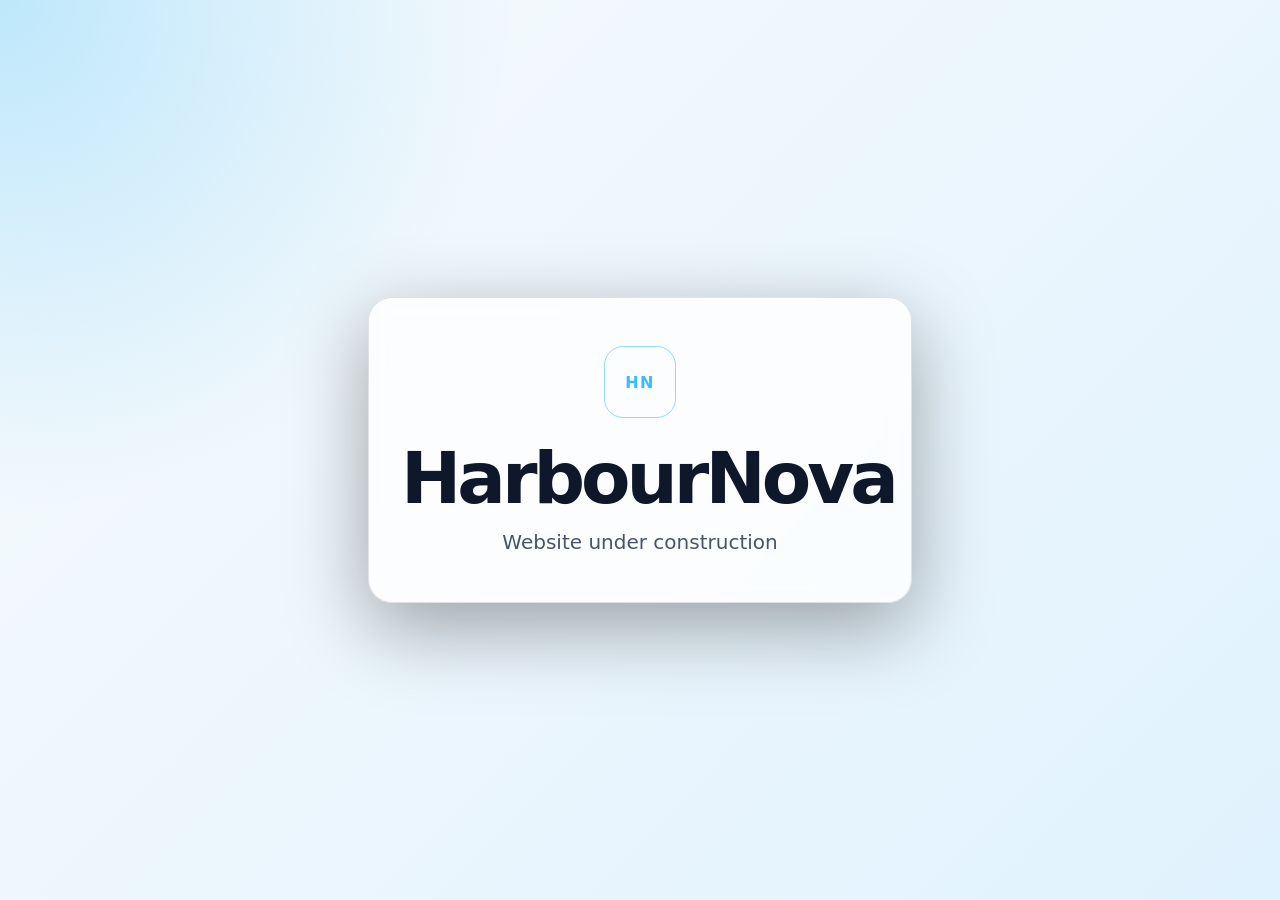
==== index.html @ 4cd2da1e "Update" ====
<!doctype html>
<html lang="en">
<head>
  <meta charset="utf-8">
  <meta name="viewport" content="width=device-width, initial-scale=1">
  <meta name="robots" content="noindex, nofollow">
  <title>HarbourNova</title>
  <link rel="icon" href="assets/favicon.svg" type="image/svg+xml">
  <link rel="stylesheet" href="assets/site.css">
</head>
<body>
  <main class="page-shell" aria-labelledby="site-title">
    <section class="card">
      <div class="mark" aria-hidden="true">HN</div>
      <h1 id="site-title">HarbourNova</h1>
      <p class="status">Website under construction</p>
    </section>
  </main>
</body>
</html>
---- assets/site.css ----
:root {
  color-scheme: light dark;
  --bg: #0f172a;
  --card: rgba(15, 23, 42, 0.72);
  --text: #f8fafc;
  --muted: #cbd5e1;
  --border: rgba(148, 163, 184, 0.35);
  --accent: #38bdf8;
}

* {
  box-sizing: border-box;
}

html,
body {
  margin: 0;
  min-height: 100%;
}

body {
  font-family: system-ui, -apple-system, BlinkMacSystemFont, "Segoe UI", sans-serif;
  background:
    radial-gradient(circle at top left, rgba(56, 189, 248, 0.25), transparent 32rem),
    linear-gradient(135deg, #020617, var(--bg));
  color: var(--text);
}

.page-shell {
  min-height: 100vh;
  display: grid;
  place-items: center;
  padding: 2rem;
}

.card {
  width: min(100%, 34rem);
  padding: 3rem 2rem;
  text-align: center;
  border: 1px solid var(--border);
  border-radius: 1.5rem;
  background: var(--card);
  box-shadow: 0 1.5rem 5rem rgba(0, 0, 0, 0.35);
  backdrop-filter: blur(10px);
}

.mark {
  display: inline-grid;
  place-items: center;
  width: 4.5rem;
  height: 4.5rem;
  margin-bottom: 1.5rem;
  border: 1px solid rgba(56, 189, 248, 0.55);
  border-radius: 1.2rem;
  color: var(--accent);
  font-weight: 800;
  letter-spacing: 0.08em;
}

h1 {
  margin: 0;
  font-size: clamp(2.4rem, 8vw, 4.5rem);
  line-height: 1;
  letter-spacing: -0.055em;
}

.status {
  margin: 1rem 0 0;
  color: var(--muted);
  font-size: clamp(1rem, 2vw, 1.25rem);
}

@media (prefers-color-scheme: light) {
  :root {
    --bg: #e0f2fe;
    --card: rgba(255, 255, 255, 0.78);
    --text: #0f172a;
    --muted: #475569;
    --border: rgba(15, 23, 42, 0.12);
  }

  body {
    background:
      radial-gradient(circle at top left, rgba(56, 189, 248, 0.3), transparent 32rem),
      linear-gradient(135deg, #f8fafc, var(--bg));
  }
}
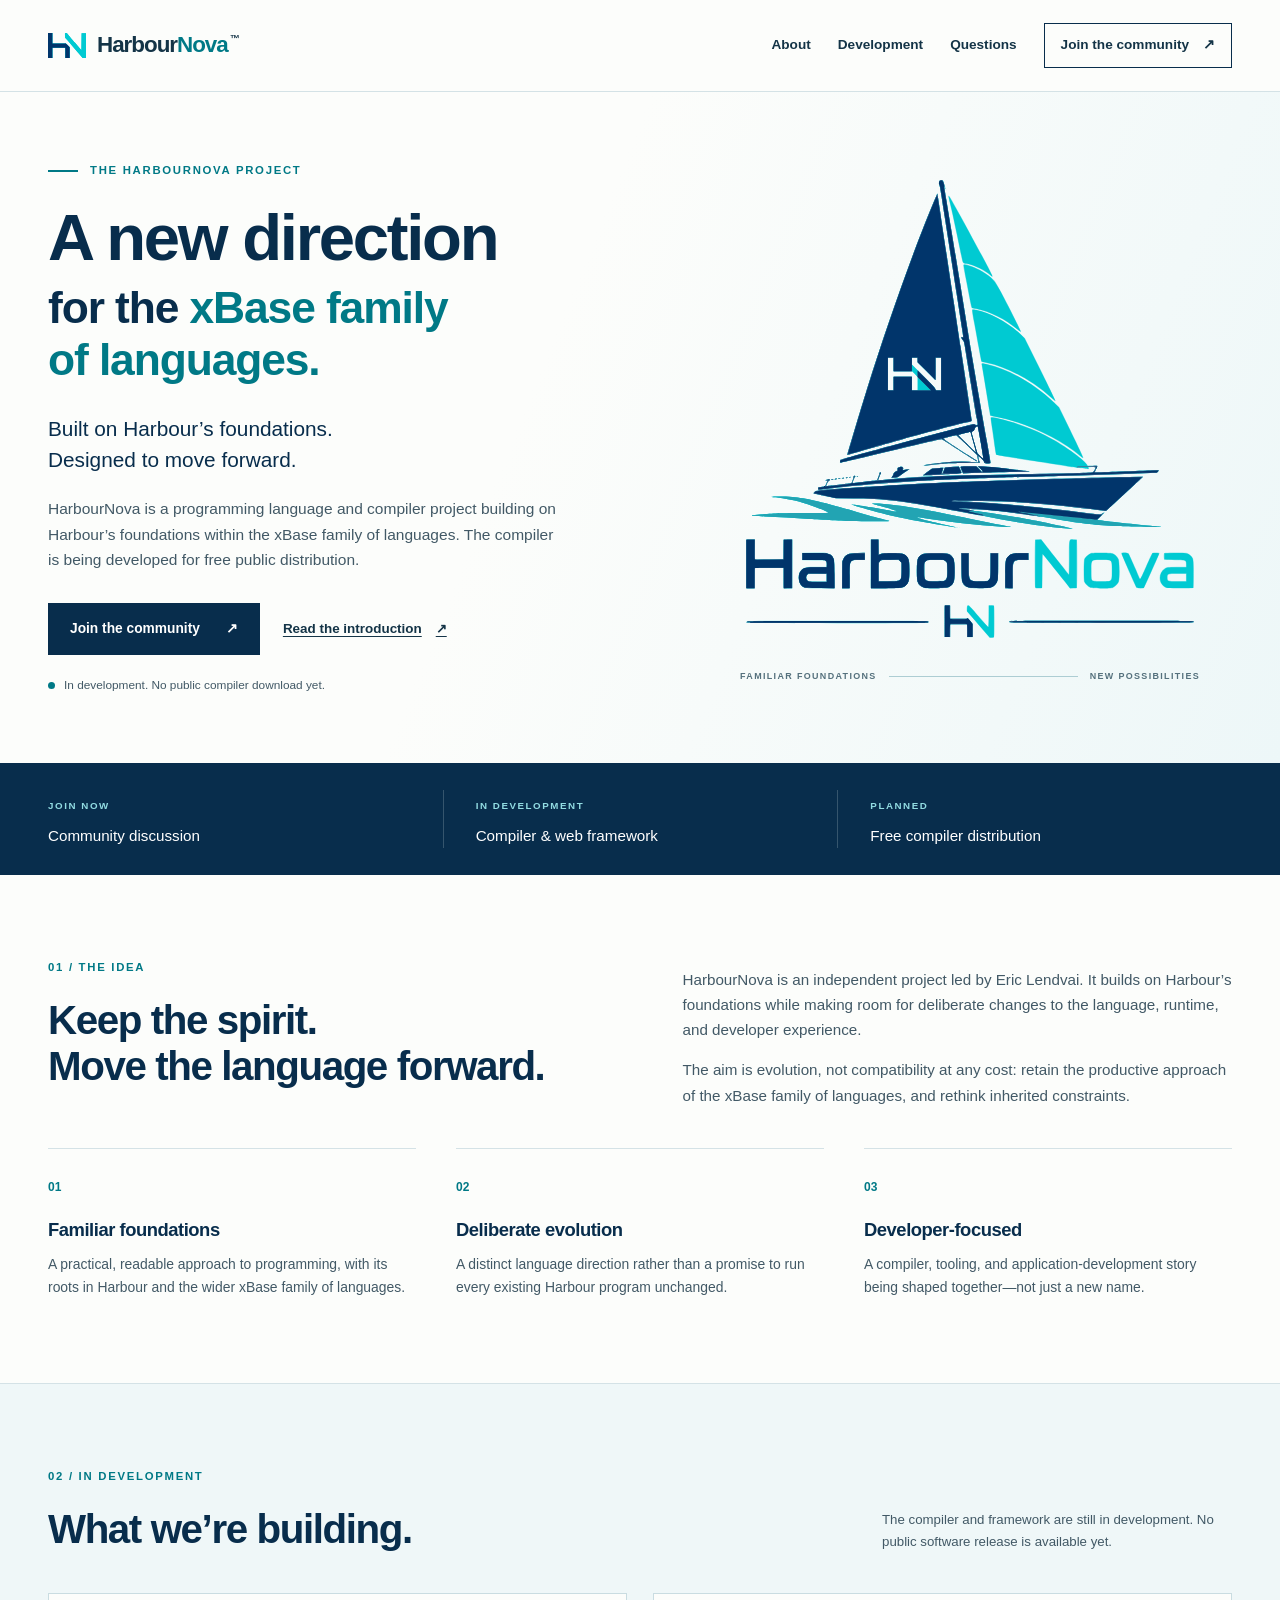
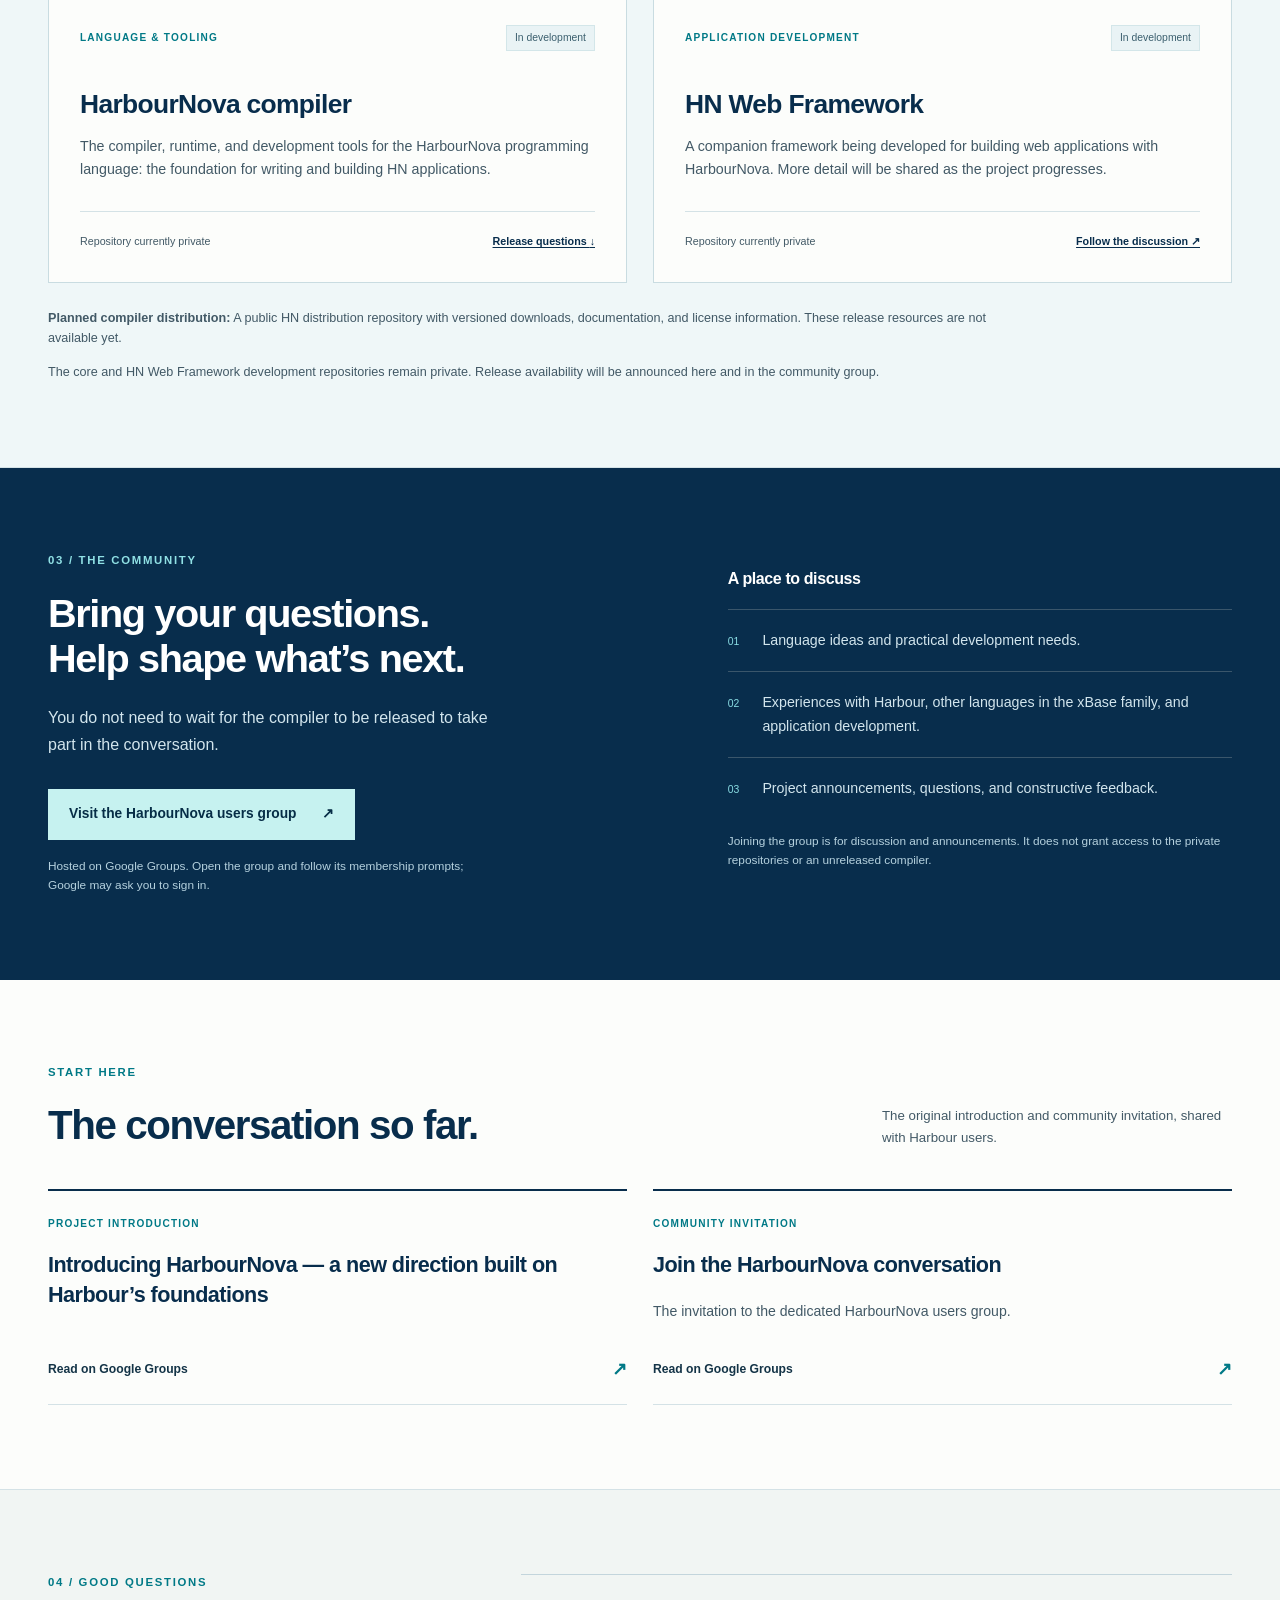
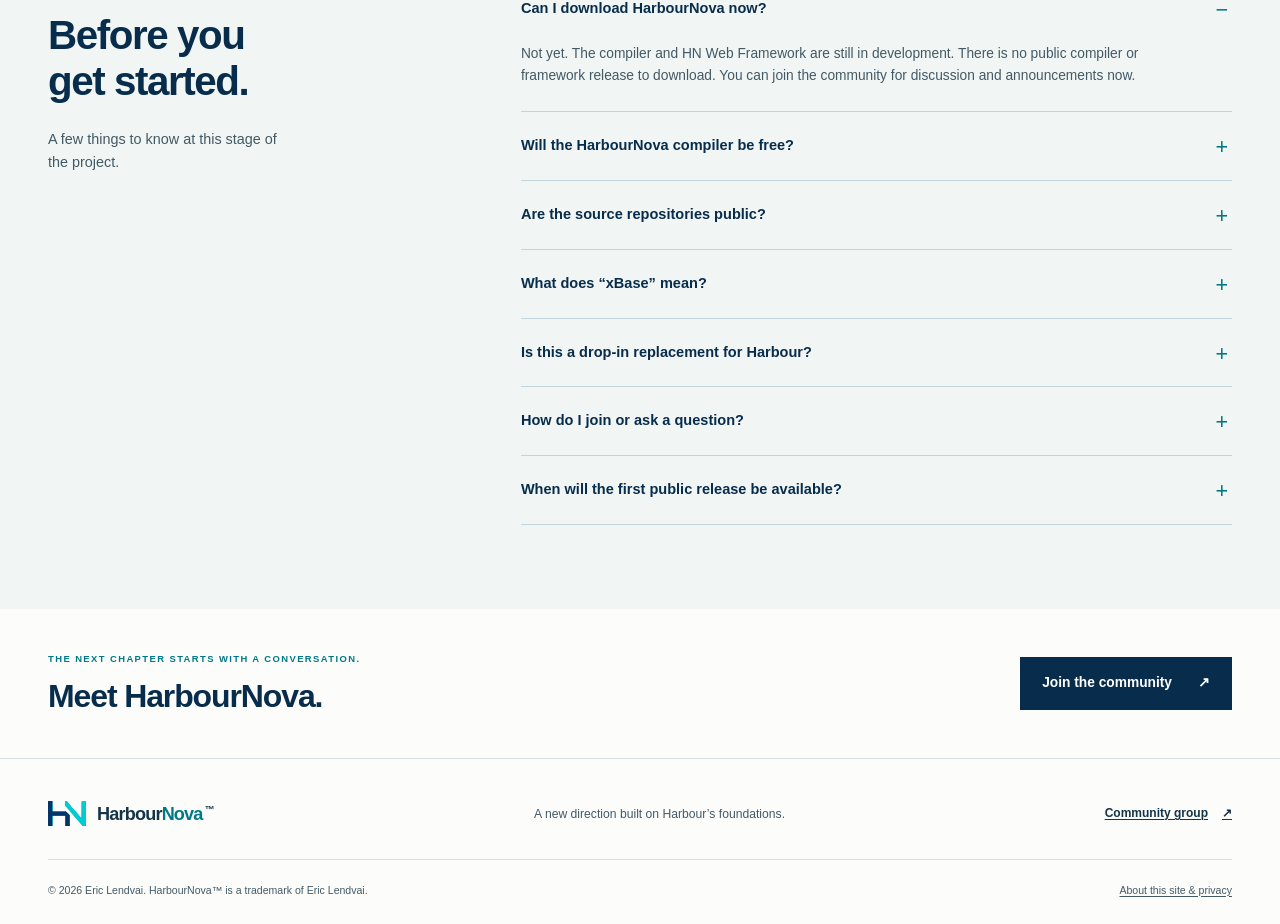
==== commit 11a727e7: "Updated Site" ====
--- a/index.html
+++ b/index.html
@@ -3,18 +3,159 @@
 <head>
   <meta charset="utf-8">
   <meta name="viewport" content="width=device-width, initial-scale=1">
-  <meta name="robots" content="noindex, nofollow">
-  <title>HarbourNova</title>
+  <meta name="theme-color" content="#082d4c">
+  <meta name="color-scheme" content="light">
+  <link rel="icon" href="favicon.ico" sizes="any">
   <link rel="icon" href="assets/favicon.svg" type="image/svg+xml">
+  <link rel="apple-touch-icon" href="assets/apple-touch-icon.png">
   <link rel="stylesheet" href="assets/site.css">
+  <title>HarbourNova — A new direction for the xBase family of languages</title>
+  <meta name="description" content="HarbourNova is a programming language and compiler project in the xBase family of languages, built on Harbour’s foundations. Free public distribution is planned.">
+  <meta name="robots" content="index, follow">
+  <link rel="canonical" href="https://harbournova.org/">
+  <meta property="og:type" content="website">
+  <meta property="og:site_name" content="HarbourNova">
+  <meta property="og:title" content="HarbourNova — A new direction for the xBase family of languages">
+  <meta property="og:description" content="A programming language and compiler project in the xBase family of languages, built on Harbour’s foundations. Free distribution is planned; discussion is open.">
+  <meta property="og:url" content="https://harbournova.org/">
+  <meta property="og:image" content="https://harbournova.org/assets/social-preview.png">
+  <meta property="og:image:width" content="1200">
+  <meta property="og:image:height" content="630">
+  <meta property="og:image:alt" content="HarbourNova sailboat logo. A new direction for the xBase family of languages. Community discussion is open; compiler and framework are in development.">
+  <meta name="twitter:card" content="summary_large_image">
+  <meta name="twitter:title" content="HarbourNova — A new direction for the xBase family of languages">
+  <meta name="twitter:description" content="A new direction for the xBase family of languages, built on Harbour’s foundations. Free compiler distribution is planned; community discussion is open.">
+  <meta name="twitter:image" content="https://harbournova.org/assets/social-preview.png">
 </head>
-<body>
-  <main class="page-shell" aria-labelledby="site-title">
-    <section class="card">
-      <div class="mark" aria-hidden="true">HN</div>
-      <h1 id="site-title">HarbourNova</h1>
-      <p class="status">Website under construction</p>
+<body data-release-stage="pre-release">
+  <a class="skip-link" href="#main">Skip to content</a>
+  <header class="site-header">
+    <div class="container header-inner">
+      <a class="brand" href="./" aria-label="HarbourNova home">
+        <img src="assets/images/HarbourNovaLogoHN.svg" width="38" height="30" alt="">
+        <span>Harbour<span class="brand-nova">Nova</span><sup>™</sup></span>
+      </a>
+      <nav aria-label="Main navigation">
+        <a href="index.html#about">About</a>
+        <a href="index.html#development">Development</a>
+        <a href="index.html#questions">Questions</a>
+        <a class="nav-community" href="https://groups.google.com/g/harbournova-users">Join the community <span aria-hidden="true">↗</span></a>
+      </nav>
+    </div>
+  </header>
+  <main id="main" tabindex="-1">
+    <section class="hero" aria-labelledby="hero-title">
+      <div class="container hero-layout">
+        <div class="hero-copy">
+          <p class="eyebrow"><span class="small-rule" aria-hidden="true"></span> THE HARBOURNOVA PROJECT</p>
+          <h1 id="hero-title">A new direction
+            <span class="hero-family">for the <span class="accent-word">xBase family of languages.</span></span></h1>
+          <p class="hero-lead">Built on Harbour’s foundations.<br>Designed to move forward.</p>
+          <p class="hero-description">HarbourNova is a programming language and compiler project building on Harbour’s foundations within the xBase family of languages. The compiler is being developed for free public distribution.</p>
+          <div class="actions">
+            <a class="button button-primary" href="https://groups.google.com/g/harbournova-users">Join the community <span aria-hidden="true">↗</span></a>
+            <a class="text-link" href="https://groups.google.com/g/harbour-users/c/l5xDg-FEUDo">Read the introduction <span aria-hidden="true">↗</span></a>
+          </div>
+          <p class="release-note"><span class="status-dot" aria-hidden="true"></span>In development. No public compiler download yet.</p>
+        </div>
+        <figure class="hero-art">
+          <div class="logo-field">
+            <img class="hero-logo" src="assets/images/HarbourNovaLogoBoatTitleHN.svg" width="1007" height="1029" fetchpriority="high" alt="HarbourNova sailboat logo with the HarbourNova name and HN emblem">
+          </div>
+          <figcaption><span>FAMILIAR FOUNDATIONS</span><span class="caption-line" aria-hidden="true"></span><span>NEW POSSIBILITIES</span></figcaption>
+        </figure>
+      </div>
+    </section>
+
+    <div class="status-band" aria-label="Project at a glance">
+      <div class="container status-grid">
+        <div><span class="status-label">JOIN NOW</span><p>Community discussion</p></div>
+        <div><span class="status-label">IN DEVELOPMENT</span><p>Compiler &amp; web framework</p></div>
+        <div><span class="status-label">PLANNED</span><p>Free compiler distribution</p></div>
+      </div>
+    </div>
+
+    <section id="about" class="section about-section" aria-labelledby="about-title">
+      <div class="container">
+        <div class="section-heading two-column">
+          <div><p class="eyebrow">01 / THE IDEA</p><h2 id="about-title">Keep the spirit.<br>Move the language forward.</h2></div>
+          <div class="intro-prose"><p>HarbourNova is an independent project led by Eric Lendvai. It builds on Harbour’s foundations while making room for deliberate changes to the language, runtime, and developer experience.</p><p>The aim is evolution, not compatibility at any cost: retain the productive approach of the xBase family of languages, and rethink inherited constraints.</p></div>
+        </div>
+        <div class="principles">
+          <article><span class="item-number" aria-hidden="true">01</span><h3>Familiar foundations</h3><p>A practical, readable approach to programming, with its roots in Harbour and the wider xBase family of languages.</p></article>
+          <article><span class="item-number" aria-hidden="true">02</span><h3>Deliberate evolution</h3><p>A distinct language direction rather than a promise to run every existing Harbour program unchanged.</p></article>
+          <article><span class="item-number" aria-hidden="true">03</span><h3>Developer-focused</h3><p>A compiler, tooling, and application-development story being shaped together—not just a new name.</p></article>
+        </div>
+      </div>
+    </section>
+
+    <section id="development" class="section development-section" aria-labelledby="development-title">
+      <div class="container">
+        <div class="section-heading heading-row"><div><p class="eyebrow">02 / IN DEVELOPMENT</p><h2 id="development-title">What we’re building.</h2></div><p class="section-note">The compiler and framework are still in development. No public software release is available yet.</p></div>
+        <div class="project-grid">
+          <article class="project-card">
+            <div class="card-top"><span class="card-category">LANGUAGE &amp; TOOLING</span><span class="state-tag">In development</span></div>
+            <h3>HarbourNova compiler</h3><p>The compiler, runtime, and development tools for the HarbourNova programming language: the foundation for writing and building HN applications.</p>
+            <div class="card-bottom"><span>Repository currently private</span><a href="#questions" aria-label="Read questions about the HarbourNova core release">Release questions <span aria-hidden="true">↓</span></a></div>
+          </article>
+          <article class="project-card">
+            <div class="card-top"><span class="card-category">APPLICATION DEVELOPMENT</span><span class="state-tag">In development</span></div>
+            <h3>HN Web Framework</h3><p>A companion framework being developed for building web applications with HarbourNova. More detail will be shared as the project progresses.</p>
+            <div class="card-bottom"><span>Repository currently private</span><a href="https://groups.google.com/g/harbournova-users" aria-label="Follow HN Web Framework discussion in the community group">Follow the discussion <span aria-hidden="true">↗</span></a></div>
+          </article>
+        </div>
+        <div class="development-note"><p><strong>Planned compiler distribution:</strong> A public HN distribution repository with versioned downloads, documentation, and license information. These release resources are not available yet.</p><p>The core and HN Web Framework development repositories remain private. Release availability will be announced here and in the community group.</p></div>
+      </div>
+    </section>
+
+    <section id="community" class="section community-section" aria-labelledby="community-title">
+      <div class="container community-layout">
+        <div><p class="eyebrow">03 / THE COMMUNITY</p><h2 id="community-title">Bring your questions.<br>Help shape what’s next.</h2><p class="community-lead">You do not need to wait for the compiler to be released to take part in the conversation.</p><a class="button button-light" href="https://groups.google.com/g/harbournova-users">Visit the HarbourNova users group <span aria-hidden="true">↗</span></a><p class="join-note">Hosted on Google Groups. Open the group and follow its membership prompts; Google may ask you to sign in.</p></div>
+        <div class="conversation-topics"><h3>A place to discuss</h3><div><span aria-hidden="true">01</span><p>Language ideas and practical development needs.</p></div><div><span aria-hidden="true">02</span><p>Experiences with Harbour, other languages in the xBase family, and application development.</p></div><div><span aria-hidden="true">03</span><p>Project announcements, questions, and constructive feedback.</p></div><p class="community-footnote">Joining the group is for discussion and announcements. It does not grant access to the private repositories or an unreleased compiler.</p></div>
+      </div>
+    </section>
+
+    <section class="section conversations-section" aria-labelledby="conversations-title">
+      <div class="container">
+        <div class="section-heading heading-row"><div><p class="eyebrow">START HERE</p><h2 id="conversations-title">The conversation so far.</h2></div><p class="section-note">The original introduction and community invitation, shared with Harbour users.</p></div>
+        <div class="reading-grid">
+          <a class="reading-card" href="https://groups.google.com/g/harbour-users/c/l5xDg-FEUDo"><span class="card-category">PROJECT INTRODUCTION</span><h3>Introducing HarbourNova — a new direction built on Harbour’s foundations</h3><span class="reading-footer">Read on Google Groups <span aria-hidden="true">↗</span></span></a>
+          <a class="reading-card" href="https://groups.google.com/g/harbour-users/c/x07DD1650ro"><span class="card-category">COMMUNITY INVITATION</span><h3>Join the HarbourNova conversation</h3><p>The invitation to the dedicated HarbourNova users group.</p><span class="reading-footer">Read on Google Groups <span aria-hidden="true">↗</span></span></a>
+        </div>
+      </div>
+    </section>
+
+    <section id="questions" class="section faq-section" aria-labelledby="questions-title">
+      <div class="container faq-layout">
+        <div><p class="eyebrow">04 / GOOD QUESTIONS</p><h2 id="questions-title">Before you<br>get started.</h2><p class="faq-intro">A few things to know at this stage of the project.</p></div>
+        <div class="faq-list">
+          <details open><summary>Can I download HarbourNova now?</summary><div class="faq-answer"><p>Not yet. The compiler and HN Web Framework are still in development. There is no public compiler or framework release to download. You can join the community for discussion and announcements now.</p></div></details>
+          <details><summary>Will the HarbourNova compiler be free?</summary><div class="faq-answer"><p>Yes. The HarbourNova compiler is being developed for distribution free of charge. License terms and applicable notices will accompany the actual release. A public download is not available yet.</p></div></details>
+          <details><summary>Are the source repositories public?</summary><div class="faq-answer"><p>The core and HN Web Framework development repositories are currently private. A public HN distribution repository is planned when the compiler is ready for an initial release. Joining the Google Group does not grant access to private repositories.</p></div></details>
+          <details id="xbase-meaning"><summary>What does “xBase” mean?</summary><div class="faq-answer"><p>Here, xBase refers to a family of related programming languages, including Harbour, Clipper, and FoxPro. It describes the language family, not a separate HarbourNova product or a promise of compatibility with every language in that family.</p></div></details>
+          <details><summary>Is this a drop-in replacement for Harbour?</summary><div class="faq-answer"><p>No. HarbourNova builds on Harbour’s foundations but follows its own language and runtime direction. Existing Harbour code should not be assumed to compile or behave unchanged.</p></div></details>
+          <details><summary>How do I join or ask a question?</summary><div class="faq-answer"><p>Open the <a href="https://groups.google.com/g/harbournova-users">HarbourNova users group</a> and follow the membership prompts shown by Google Groups. Use the group for project questions, ideas, and feedback.</p></div></details>
+          <details><summary>When will the first public release be available?</summary><div class="faq-answer"><p>No public release date has been announced. When a release is ready, this website and the community group will point to the distribution repository, versioned downloads, documentation, and license information.</p></div></details>
+        </div>
+      </div>
+    </section>
+    <section class="closing-section" aria-label="Join the community">
+      <div class="container closing-inner"><div><p class="eyebrow">THE NEXT CHAPTER STARTS WITH A CONVERSATION.</p><h2>Meet HarbourNova.</h2></div><a class="button button-primary" href="https://groups.google.com/g/harbournova-users">Join the community <span aria-hidden="true">↗</span></a></div>
     </section>
   </main>
+  <footer class="site-footer">
+    <div class="container footer-top">
+      <a class="brand" href="./" aria-label="HarbourNova home">
+        <img src="assets/images/HarbourNovaLogoHN.svg" width="38" height="30" alt="">
+        <span>Harbour<span class="brand-nova">Nova</span><sup>™</sup></span>
+      </a>
+      <p>A new direction built on Harbour’s foundations.</p>
+      <a class="text-link" href="https://groups.google.com/g/harbournova-users">Community group <span aria-hidden="true">↗</span></a>
+    </div>
+    <div class="container footer-bottom">
+      <p>© 2026 Eric Lendvai. HarbourNova™ is a trademark of Eric Lendvai.</p>
+      <a href="privacy.html">About this site &amp; privacy</a>
+    </div>
+  </footer>
 </body>
 </html>
--- a/assets/site.css
+++ b/assets/site.css
@@ -1,87 +1,272 @@
+/* HarbourNova website. Copyright 2026 Eric Lendvai (WA-USA). */
 :root {
-  color-scheme: light dark;
-  --bg: #0f172a;
-  --card: rgba(15, 23, 42, 0.72);
-  --text: #f8fafc;
-  --muted: #cbd5e1;
-  --border: rgba(148, 163, 184, 0.35);
-  --accent: #38bdf8;
-}
-
-* {
-  box-sizing: border-box;
-}
-
-html,
-body {
-  margin: 0;
-  min-height: 100%;
-}
-
-body {
-  font-family: system-ui, -apple-system, BlinkMacSystemFont, "Segoe UI", sans-serif;
-  background:
-    radial-gradient(circle at top left, rgba(56, 189, 248, 0.25), transparent 32rem),
-    linear-gradient(135deg, #020617, var(--bg));
-  color: var(--text);
-}
-
-.page-shell {
-  min-height: 100vh;
-  display: grid;
-  place-items: center;
-  padding: 2rem;
-}
-
-.card {
-  width: min(100%, 34rem);
-  padding: 3rem 2rem;
-  text-align: center;
-  border: 1px solid var(--border);
-  border-radius: 1.5rem;
-  background: var(--card);
-  box-shadow: 0 1.5rem 5rem rgba(0, 0, 0, 0.35);
-  backdrop-filter: blur(10px);
-}
-
-.mark {
-  display: inline-grid;
-  place-items: center;
-  width: 4.5rem;
-  height: 4.5rem;
-  margin-bottom: 1.5rem;
-  border: 1px solid rgba(56, 189, 248, 0.55);
-  border-radius: 1.2rem;
-  color: var(--accent);
-  font-weight: 800;
-  letter-spacing: 0.08em;
-}
-
-h1 {
-  margin: 0;
-  font-size: clamp(2.4rem, 8vw, 4.5rem);
-  line-height: 1;
-  letter-spacing: -0.055em;
-}
-
-.status {
-  margin: 1rem 0 0;
-  color: var(--muted);
-  font-size: clamp(1rem, 2vw, 1.25rem);
-}
-
-@media (prefers-color-scheme: light) {
-  :root {
-    --bg: #e0f2fe;
-    --card: rgba(255, 255, 255, 0.78);
-    --text: #0f172a;
-    --muted: #475569;
-    --border: rgba(15, 23, 42, 0.12);
-  }
-
-  body {
-    background:
-      radial-gradient(circle at top left, rgba(56, 189, 248, 0.3), transparent 32rem),
-      linear-gradient(135deg, #f8fafc, var(--bg));
-  }
-}
+  --navy: #082d4c;
+  --ink: #143447;
+  --body: #425966;
+  --teal: #007986;
+  --cyan: #04bec9;
+  --pale: #eff7f8;
+  --paper: #fcfdfb;
+  --line: #d4e2e6;
+  --white: #fff;
+  --container: 1192px;
+}
+*, *::before, *::after { box-sizing: border-box; }
+html { scroll-behavior: smooth; scroll-padding-top: 28px; }
+body { margin: 0; background: var(--paper); color: var(--ink); font: 17px/1.65 -apple-system, BlinkMacSystemFont, "Segoe UI", Arial, sans-serif; -webkit-font-smoothing: antialiased; }
+img { display: block; max-width: 100%; height: auto; }
+a { color: inherit; text-underline-offset: .2em; text-decoration-thickness: 1px; }
+a:hover { text-decoration-thickness: 2px; }
+a:focus-visible, summary:focus-visible { outline: 3px solid var(--teal); outline-offset: 5px; border-radius: 2px; }
+main:focus { outline: none; }
+p, h1, h2, h3, figure { margin: 0; }
+p + p { margin-top: 1em; }
+h1, h2, h3 { color: var(--navy); line-height: 1.14; letter-spacing: -.035em; }
+h1 { font-size: clamp(3rem, 5.1vw, 4.9rem); font-weight: 750; }
+h2 { font-size: clamp(2rem, 3.15vw, 3rem); font-weight: 700; }
+h3 { font-size: 1.3rem; letter-spacing: -.025em; }
+.container { width: min(var(--container), calc(100% - 96px)); margin-inline: auto; }
+.skip-link { position: absolute; z-index: 10; left: 16px; top: -100px; padding: 12px 20px; background: var(--navy); color: white; }
+.skip-link:focus { top: 12px; }
+.site-header { background: var(--paper); border-bottom: 1px solid var(--line); }
+.header-inner { display: flex; align-items: center; justify-content: space-between; min-height: 91px; gap: 24px; }
+.brand { display: inline-flex; align-items: center; gap: 11px; text-decoration: none; white-space: nowrap; font-size: 1.4rem; font-weight: 720; letter-spacing: -.045em; line-height: 1; }
+.brand img { width: 38px; height: 30px; object-fit: contain; }
+.brand-nova { color: var(--teal); }
+.brand sup { margin-left: 2px; font-size: .62rem; vertical-align: top; line-height: 1.1; letter-spacing: 0; }
+nav { display: flex; gap: 27px; align-items: center; font-size: .85rem; font-weight: 600; }
+nav a { text-decoration: none; padding-block: 12px; }
+nav a:hover { color: var(--teal); }
+nav .nav-community { display: inline-flex; align-items: center; gap: 14px; border: 1px solid var(--navy); padding: 10px 16px; }
+.hero { background: linear-gradient(112deg, var(--paper) 42%, #edf7f8 100%); padding: 70px 0 67px; overflow: hidden; }
+.hero-layout { display: grid; grid-template-columns: 1.15fr 1fr; gap: 34px; align-items: center; }
+.eyebrow { display: flex; align-items: center; gap: 12px; color: var(--teal); font-size: .71rem; font-weight: 750; letter-spacing: .15em; line-height: 1.5; margin-bottom: 22px; }
+.small-rule { width: 30px; height: 2px; background: var(--teal); }
+.accent-word { color: var(--teal); }
+.hero-family { display: block; text-wrap: balance; max-width: 15.2em; margin-top: .14em; font-size: .68em; line-height: 1.18; letter-spacing: -.025em; }
+.hero-lead { color: var(--navy); font-size: 1.3rem; line-height: 1.48; font-weight: 500; margin-top: 28px; }
+.hero-description { font-size: .97rem; max-width: 510px; color: var(--body); margin-top: 20px; }
+.actions { display: flex; align-items: center; flex-wrap: wrap; gap: 23px; margin-top: 30px; }
+.button { display: inline-flex; justify-content: space-between; align-items: center; gap: 26px; padding: 15px 21px; font-size: .86rem; font-weight: 650; text-decoration: none; line-height: 1.5; transition: background-color .15s ease, color .15s ease; }
+.button-primary { background: var(--navy); color: white; border: 1px solid var(--navy); }
+.button-primary:hover { background: #0f4a6e; }
+.text-link { display: inline-flex; align-items: center; gap: 14px; font-size: .84rem; font-weight: 650; }
+.release-note { display: flex; gap: 9px; align-items: baseline; color: var(--body); font-size: .74rem; margin-top: 21px; }
+.status-dot { flex: 0 0 7px; height: 7px; border-radius: 50%; background: var(--teal); }
+.hero-art { position: relative; min-width: 0; padding: 2px 8px 0 19px; }
+.logo-field { padding: 4px 2px 11px; }
+.hero-logo { width: 100%; max-width: 448px; margin-inline: auto; }
+.hero-art figcaption { display: flex; justify-content: space-between; align-items: center; gap: 12px; max-width: 460px; margin: 20px auto 0; font-size: .56rem; font-weight: 700; letter-spacing: .15em; color: #55717d; }
+.caption-line { flex: 1; height: 1px; background: #adcdd3; }
+.status-band { background: var(--navy); color: #fff; }
+.status-grid { display: grid; grid-template-columns: 1fr 1fr 1fr; padding-block: 27px; }
+.status-grid > div { padding-left: 32px; border-left: 1px solid #35556d; }
+.status-grid > div:first-child { padding-left: 0; border-left: 0; }
+.status-label { font-size: .61rem; letter-spacing: .16em; font-weight: 650; color: #92dce2; }
+.status-grid p { font-size: .95rem; font-weight: 500; margin-top: 5px; }
+.section { padding: 84px 0; scroll-margin-top: 25px; }
+.section-heading { margin-bottom: 40px; }
+.two-column { display: grid; grid-template-columns: 1fr 1fr; gap: 85px; }
+.intro-prose { padding-top: 8px; color: var(--body); font-size: .95rem; }
+.principles { display: grid; grid-template-columns: repeat(3,1fr); gap: 40px; }
+.principles article { border-top: 1px solid var(--line); padding-top: 23px; }
+.item-number { display: inline-block; color: var(--teal); font-size: .75rem; font-weight: 600; margin-bottom: 23px; }
+.principles h3 { font-size: 1.15rem; margin-bottom: 12px; }
+.principles p { font-size: .87rem; color: var(--body); }
+.development-section { background: var(--pale); border-block: 1px solid var(--line); }
+.heading-row { display: flex; justify-content: space-between; align-items: flex-end; gap: 40px; }
+.section-note { max-width: 350px; font-size: .83rem; color: var(--body); }
+.project-grid { display: grid; grid-template-columns: 1fr 1fr; gap: 26px; }
+.project-card { display: flex; flex-direction: column; padding: 31px; border: 1px solid #c9dce1; background: var(--paper); }
+.card-top { display: flex; align-items: center; justify-content: space-between; gap: 15px; margin-bottom: 38px; flex-wrap: wrap; }
+.card-category { color: var(--teal); font-size: .63rem; font-weight: 750; letter-spacing: .12em; }
+.state-tag { color: #3b5f6e; font-size: .65rem; line-height: 1.5; padding: 4px 8px; background: #e9f3f5; border: 1px solid #d3e6e9; }
+.project-card h3 { font-size: 1.65rem; margin-bottom: 16px; }
+.project-card > p { font-size: .89rem; color: var(--body); margin-bottom: 29px; }
+.card-bottom { display: flex; flex-wrap: wrap; justify-content: space-between; gap: 15px; align-items: center; margin-top: auto; padding-top: 21px; border-top: 1px solid var(--line); font-size: .67rem; color: var(--body); }
+.card-bottom a { font-weight: 650; color: var(--navy); }
+.development-note { max-width: 980px; color: var(--body); font-size: .79rem; margin-top: 25px; }
+.community-section { background: var(--navy); color: #d2e5ed; }
+.community-layout { display: grid; grid-template-columns: 1.15fr 1fr; gap: 100px; }
+.community-section .eyebrow { color: #90e1e5; }
+.community-section h2, .community-section h3 { color: #fff; }
+.community-section h2 { font-size: clamp(2.1rem,3.1vw,3rem); }
+.community-lead { margin-top: 24px; font-size: 1rem; max-width: 455px; }
+.button-light { background: #c6f2f0; color: #062d46; margin-top: 31px; }
+.button-light:hover { background: white; }
+.community-section a:focus-visible, .site-footer a:focus-visible { outline-color: #007986; }
+.community-section a:focus-visible { outline-color: #b7fbff; }
+.join-note { font-size: .74rem; color: #b5d1de; margin-top: 17px; max-width: 440px; }
+.conversation-topics { padding-top: 18px; }
+.conversation-topics h3 { font-size: 1rem; margin-bottom: 21px; }
+.conversation-topics > div { display: flex; align-items: baseline; gap: 23px; border-top: 1px solid #3a566b; padding: 19px 0; }
+.conversation-topics > div > span { font-size: .65rem; color: #89dce3; }
+.conversation-topics p { font-size: .89rem; }
+.conversation-topics .community-footnote { font-size: .74rem; line-height: 1.6; margin-top: 12px; color: #b5d1de; }
+.reading-grid { display: grid; grid-template-columns: 1fr 1fr; gap: 26px; }
+.reading-card { display: flex; flex-direction: column; text-decoration: none; border-top: 2px solid var(--navy); border-bottom: 1px solid var(--line); padding: 25px 0 20px; }
+.reading-card:hover { border-top-color: var(--teal); }
+.reading-card h3 { font-size: 1.35rem; line-height: 1.35; margin: 18px 30px 20px 0; }
+.reading-card p { font-size: .88rem; color: var(--body); margin-bottom: 20px; }
+.reading-footer { display: flex; align-items: center; justify-content: space-between; font-size: .76rem; font-weight: 600; margin-top: auto; padding-top: 12px; }
+.reading-footer > span { font-size: 1.1rem; color: var(--teal); }
+.reading-card:hover h3 { text-decoration: underline; text-decoration-thickness: 1px; text-underline-offset: 4px; }
+.faq-section { background: #f1f5f3; border-top: 1px solid var(--line); }
+.faq-layout { display: grid; grid-template-columns: .7fr 1.3fr; gap: 90px; }
+.faq-intro { margin-top: 23px; color: var(--body); font-size: .9rem; max-width: 245px; }
+.faq-list { border-top: 1px solid #c3d5dc; }
+details { border-bottom: 1px solid #c3d5dc; }
+summary { cursor: pointer; position: relative; list-style: none; font-weight: 600; color: var(--navy); font-size: .91rem; padding: 23px 32px 23px 0; line-height: 1.5; }
+summary::-webkit-details-marker { display: none; }
+summary::after { content: "+"; position: absolute; right: 4px; top: 19px; font-size: 1.35rem; font-weight: 400; color: var(--teal); }
+details[open] summary::after { content: "−"; }
+.faq-answer { padding: 0 36px 23px 0; font-size: .86rem; color: var(--body); }
+.closing-section { padding-block: 43px; border-bottom: 1px solid var(--line); }
+.closing-inner { display: flex; justify-content: space-between; align-items: center; gap: 28px; }
+.closing-inner .eyebrow { margin-bottom: 12px; font-size: .59rem; }
+.closing-inner h2 { font-size: 2rem; }
+.site-footer { padding: 40px 0 25px; }
+.footer-top { display: flex; flex-wrap: wrap; justify-content: space-between; align-items: center; gap: 24px; padding-bottom: 30px; }
+.footer-top .brand { font-size: 1.13rem; }
+.footer-top p { font-size: .76rem; color: var(--body); }
+.footer-top .text-link { font-size: .75rem; }
+.footer-bottom { border-top: 1px solid var(--line); padding-top: 22px; display: flex; justify-content: space-between; flex-wrap: wrap; gap: 18px; color: var(--body); font-size: .66rem; }
+.utility-section { padding: 78px 0 88px; }
+.utility-content { max-width: 820px; }
+.utility-content > h1 { font-size: clamp(2.5rem,4vw,3.5rem); margin-bottom: 28px; }
+.utility-content h2 { font-size: 1.4rem; margin: 36px 0 12px; }
+.utility-content p { color: var(--body); font-size: .94rem; }
+.utility-content .button { margin-top: 28px; }
+.error-main { min-height: 54vh; }
+@media (min-width: 1600px) {
+  .hero { padding-block: 84px; }
+}
+@media (max-width: 1080px) {
+  .container { width: calc(100% - 64px); }
+  nav { gap: 20px; font-size: .78rem; }
+  .brand { font-size: 1.2rem; }
+  .hero-layout { gap: 23px; }
+  .hero-art { padding-left: 0; }
+  .hero-lead { font-size: 1.16rem; }
+  .actions { gap: 19px; }
+  .hero-description { font-size: .9rem; }
+  .two-column, .community-layout, .faq-layout { gap: 45px; }
+  .project-card { padding: 25px; }
+}
+@media (max-width: 800px) {
+  .header-inner { flex-wrap: wrap; justify-content: center; padding-block: 21px 15px; gap: 16px; }
+  nav { width: 100%; justify-content: center; flex-wrap: wrap; gap: 10px 25px; }
+  .hero { padding: 47px 0; }
+  .hero-layout { grid-template-columns: 1fr 1fr; gap: 20px; }
+  h1 { font-size: 2.9rem; }
+  .hero .eyebrow { font-size: .6rem; }
+  .hero-art figcaption { flex-wrap: wrap; justify-content: center; font-size: .49rem; gap: 6px; }
+  .caption-line { flex: 0 0 12px; }
+  .hero-lead { font-size: 1.04rem; }
+  .hero-description { font-size: .86rem; }
+  .status-grid { gap: 20px; }
+  .status-grid > div { padding-left: 20px; }
+  .status-label { font-size: .56rem; }
+  .status-grid p { font-size: .78rem; }
+  .section { padding-block: 59px; }
+  .two-column { gap: 28px; }
+  .intro-prose { font-size: .88rem; }
+  .principles { gap: 25px; }
+  .project-grid { gap: 18px; }
+  .project-card { padding: 22px; }
+  .card-top { margin-bottom: 26px; }
+  .card-bottom { font-size: .68rem; }
+  .project-card h3 { font-size: 1.4rem; }
+  .heading-row { align-items: flex-start; }
+  .section-note { max-width: 250px; }
+  .community-layout { gap: 35px; grid-template-columns: 1fr 1fr; }
+  .community-section h2 { font-size: 2rem; }
+  .conversation-topics { padding-top: 8px; }
+  .button-light { gap: 15px; padding: 14px 17px; }
+  .faq-layout { gap: 30px; }
+}
+@media (max-width: 600px) {
+  .container { width: calc(100% - 40px); }
+  .header-inner { justify-content: flex-start; padding-block: 19px 12px; gap: 16px; }
+  .brand { font-size: 1.27rem; }
+  nav { justify-content: space-between; gap: 6px 15px; font-size: .72rem; }
+  nav a { padding-block: 8px; }
+  nav .nav-community { padding: 6px 9px; gap: 9px; }
+  .hero { padding-top: 35px; padding-bottom: 35px; }
+  .hero-layout { grid-template-columns: 1fr; gap: 28px; }
+  h1 { font-size: clamp(2.65rem, 10.9vw, 3.75rem); }
+  .hero .eyebrow { font-size: .64rem; margin-bottom: 22px; }
+  .hero-lead { margin-top: 22px; font-size: 1.13rem; }
+  .hero-description { font-size: .94rem; max-width: 460px; }
+  .actions { margin-top: 25px; gap: 18px 24px; }
+  .button { padding: 13px 18px; font-size: .81rem; }
+  .text-link { font-size: .8rem; }
+  .release-note { font-size: .73rem; margin-top: 20px; }
+  .hero-art { padding: 8px 14px 0; }
+  .hero-logo { max-width: 330px; }
+  .hero-art figcaption { margin-top: 15px; max-width: 350px; justify-content: space-between; font-size: .51rem; }
+  .caption-line { flex: 1; }
+  .status-grid { padding-block: 17px; grid-template-columns: 1fr; gap: 0; }
+  .status-grid > div, .status-grid > div:first-child { border-left: 0; padding: 13px 0; display: flex; justify-content: space-between; align-items: baseline; gap: 15px; }
+  .status-grid > div + div { border-top: 1px solid #35556d; }
+  .status-label { font-size: .55rem; flex: 0 0 106px; }
+  .status-grid p { font-size: .78rem; margin-top: 0; text-align: right; }
+  .section { padding-block: 46px; }
+  .section-heading { margin-bottom: 28px; }
+  .eyebrow { font-size: .62rem; margin-bottom: 17px; }
+  h2 { font-size: 2rem; }
+  .two-column, .project-grid, .community-layout, .reading-grid, .faq-layout { grid-template-columns: 1fr; gap: 25px; }
+  .intro-prose { padding-top: 0; font-size: .91rem; }
+  .principles { grid-template-columns: 1fr; gap: 24px; }
+  .principles article { display: grid; grid-template-columns: 34px 1fr; gap: 0 9px; padding-top: 20px; }
+  .item-number { grid-row: 1 / 3; margin-top: 1px; }
+  .principles h3 { font-size: 1.1rem; margin-bottom: 9px; }
+  .principles p { font-size: .87rem; }
+  .heading-row { flex-direction: column; gap: 18px; }
+  .section-note { max-width: 440px; font-size: .82rem; }
+  .project-card { padding: 24px 21px; }
+  .card-top { gap: 8px; margin-bottom: 24px; }
+  .card-category { font-size: .58rem; }
+  .project-card h3 { font-size: 1.48rem; }
+  .project-card > p { font-size: .89rem; }
+  .development-note { font-size: .77rem; }
+  .community-layout { gap: 35px; }
+  .community-lead { font-size: .97rem; }
+  .join-note { font-size: .75rem; }
+  .reading-grid { gap: 28px; }
+  .reading-card h3 { font-size: 1.3rem; }
+  .faq-intro { max-width: none; margin-top: 18px; }
+  .faq-layout { gap: 29px; }
+  summary { font-size: .88rem; padding-block: 20px; }
+  .faq-answer { font-size: .85rem; padding-right: 21px; }
+  .closing-inner { flex-direction: column; align-items: flex-start; gap: 21px; }
+  .closing-inner h2 { font-size: 1.8rem; }
+  .footer-top { flex-direction: column; align-items: flex-start; gap: 20px; }
+  .footer-bottom { flex-direction: column; gap: 13px; font-size: .65rem; }
+  .utility-section { padding: 46px 0 60px; }
+}
+@media (max-width: 370px) {
+  .container { width: calc(100% - 32px); }
+  nav { gap: 6px 16px; justify-content: flex-start; }
+  nav .nav-community { margin-top: 3px; }
+  .status-grid > div { flex-wrap: wrap; gap: 4px; }
+  .status-grid p { text-align: left; }
+}
+@media (prefers-reduced-motion: reduce) {
+  html { scroll-behavior: auto; }
+  *, *::before, *::after { transition: none !important; animation: none !important; }
+}
+@media print {
+  .site-header nav, .actions, .closing-section, .skip-link { display: none; }
+  body { font-size: 11pt; background: white; color: black; }
+  .container { width: 100%; }
+  .section, .hero { padding-block: 25px; }
+  .status-band, .community-section { background: white; color: black; }
+  .community-section h2, .community-section h3, .community-section p, .status-label { color: black; }
+  .hero-logo { max-width: 250px; }
+  h1 { font-size: 32pt; }
+  h2 { font-size: 23pt; }
+  h3, p { break-inside: avoid; }
+  .project-card, .reading-card, details { break-inside: avoid; }
+  .button-light { border: 1px solid black; color: black; }
+}
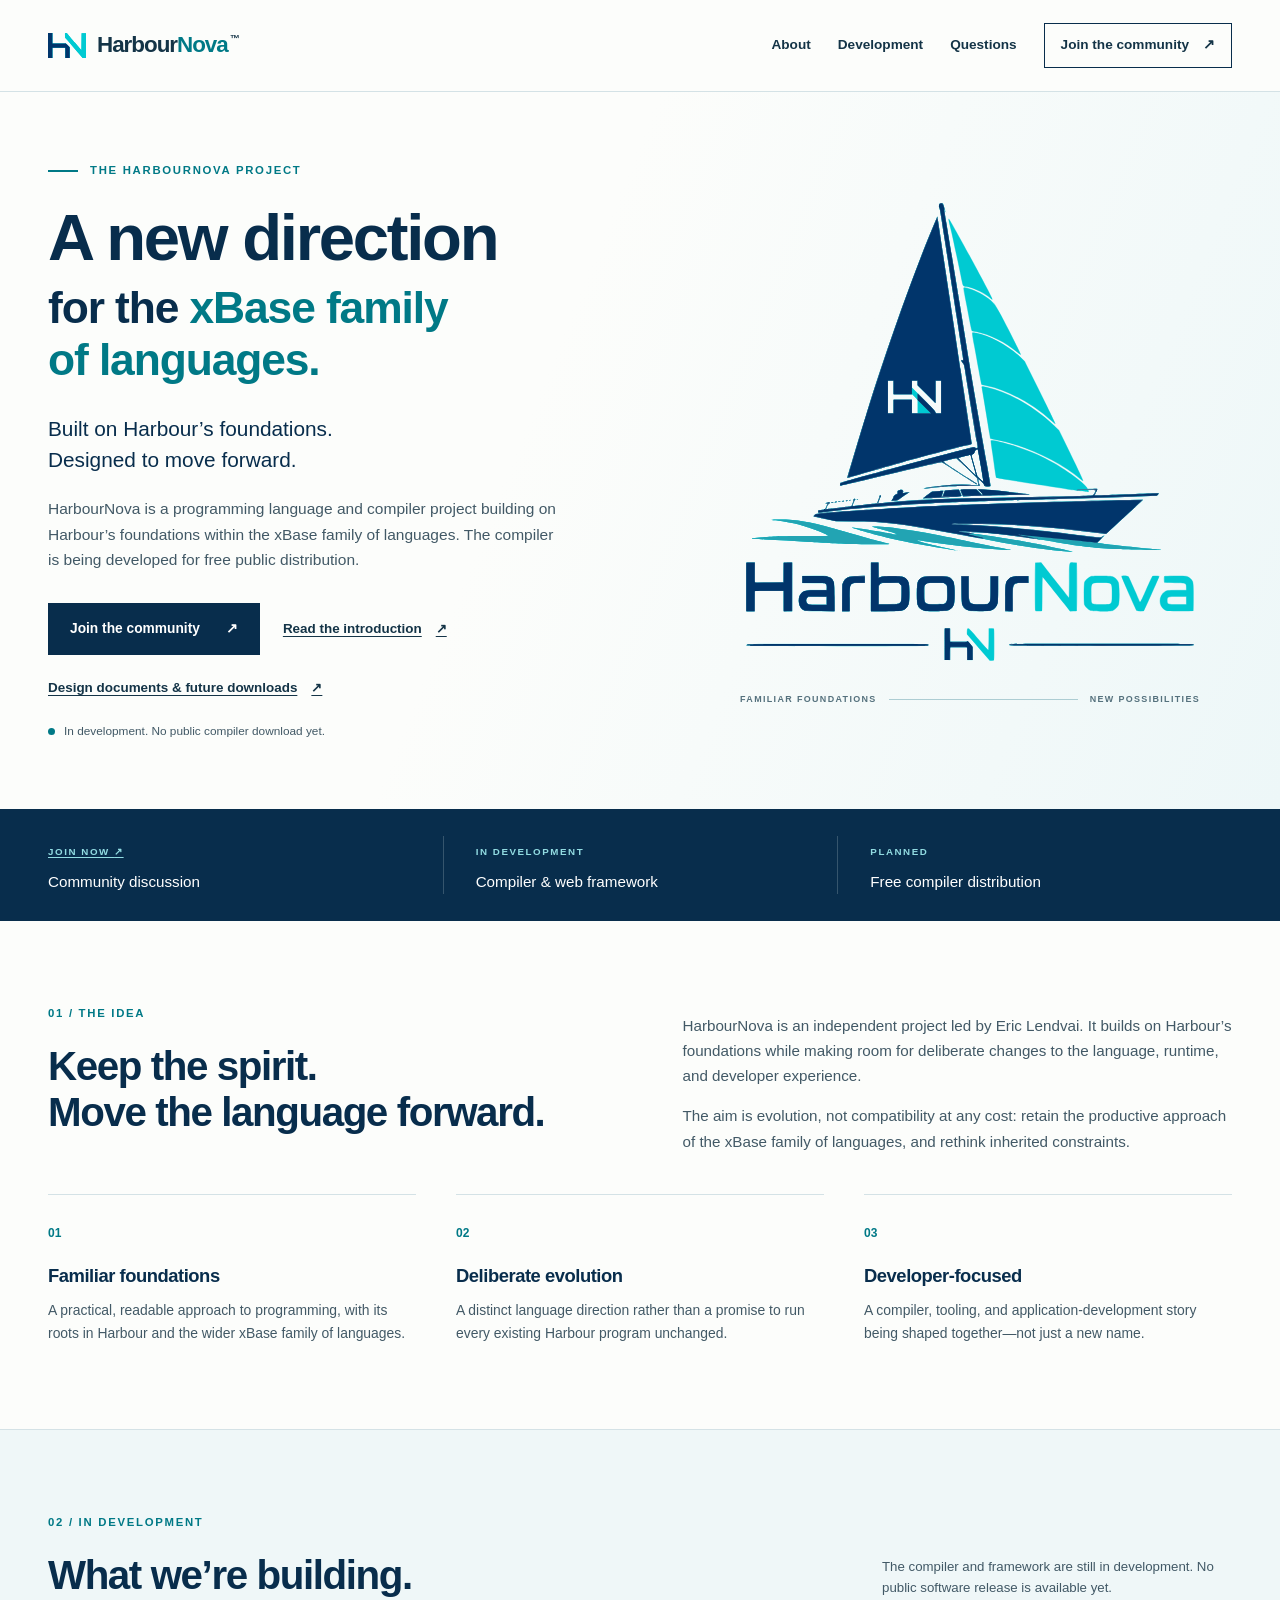
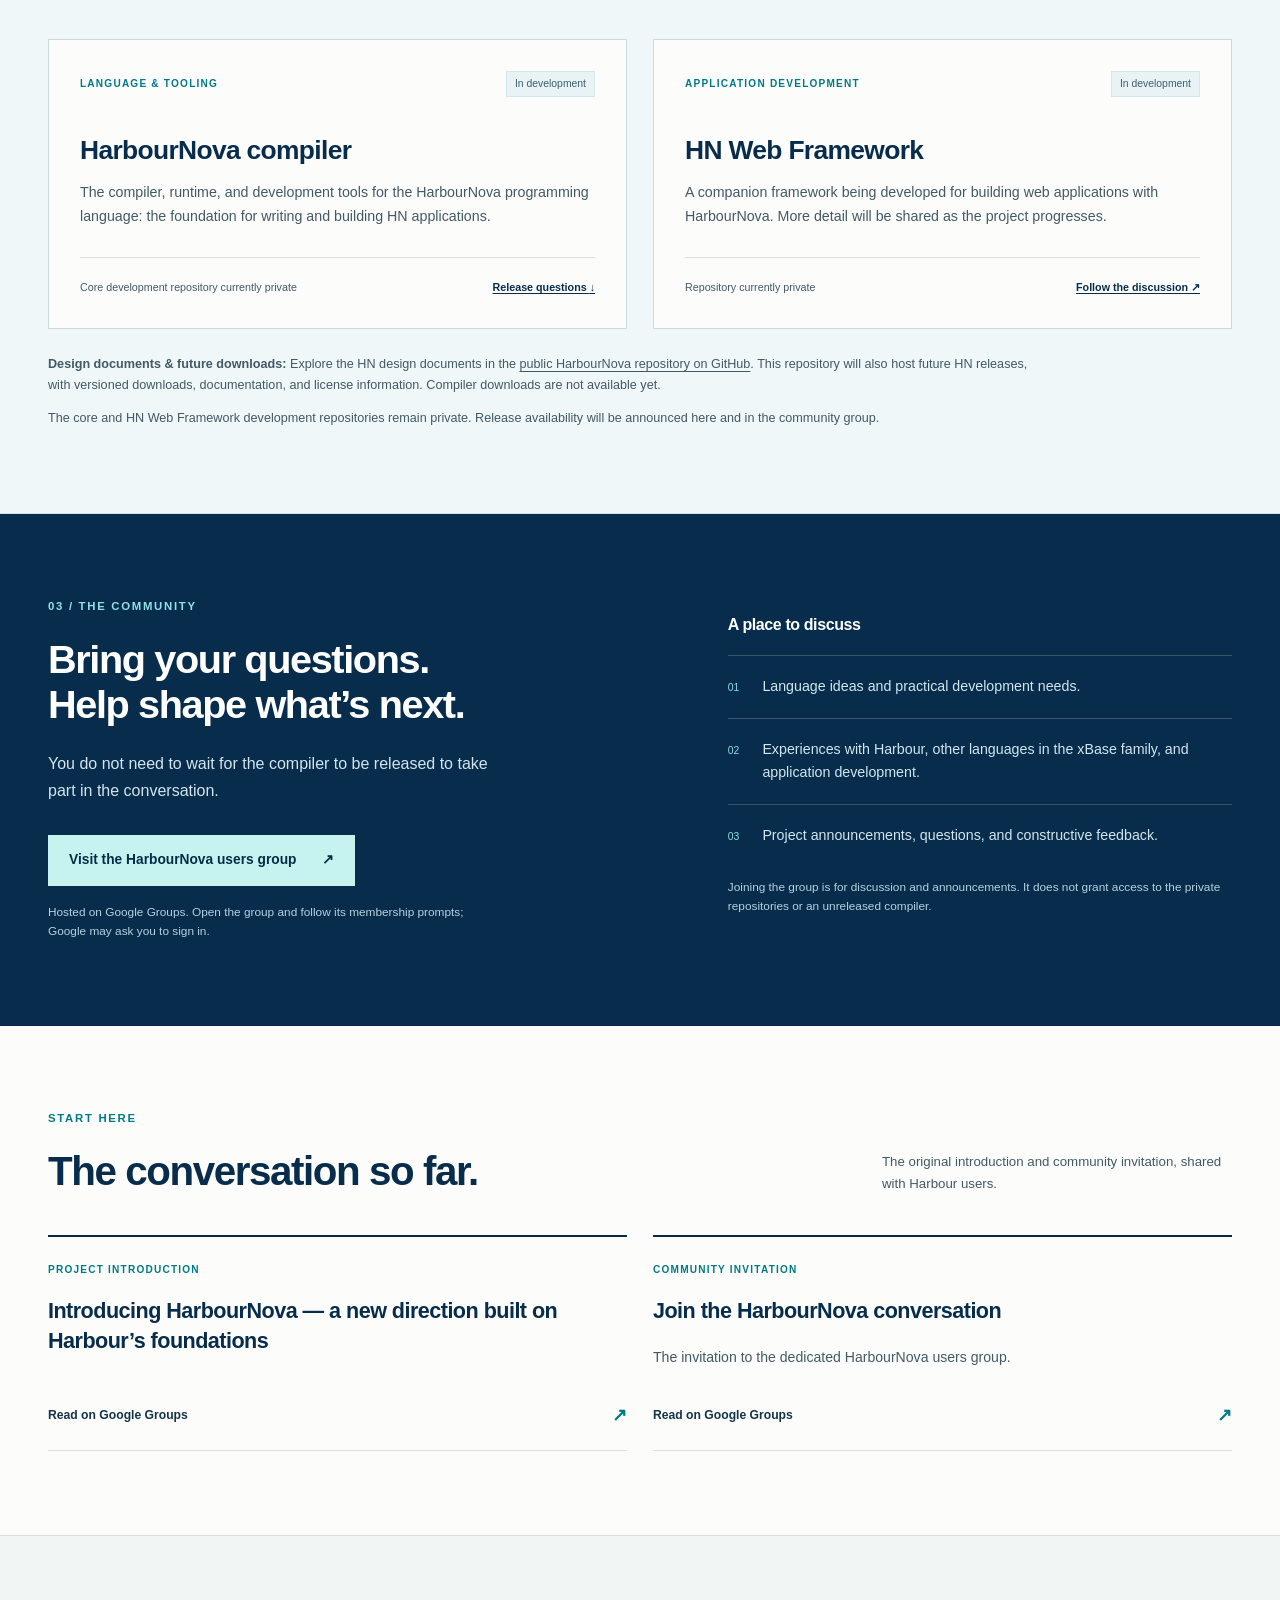
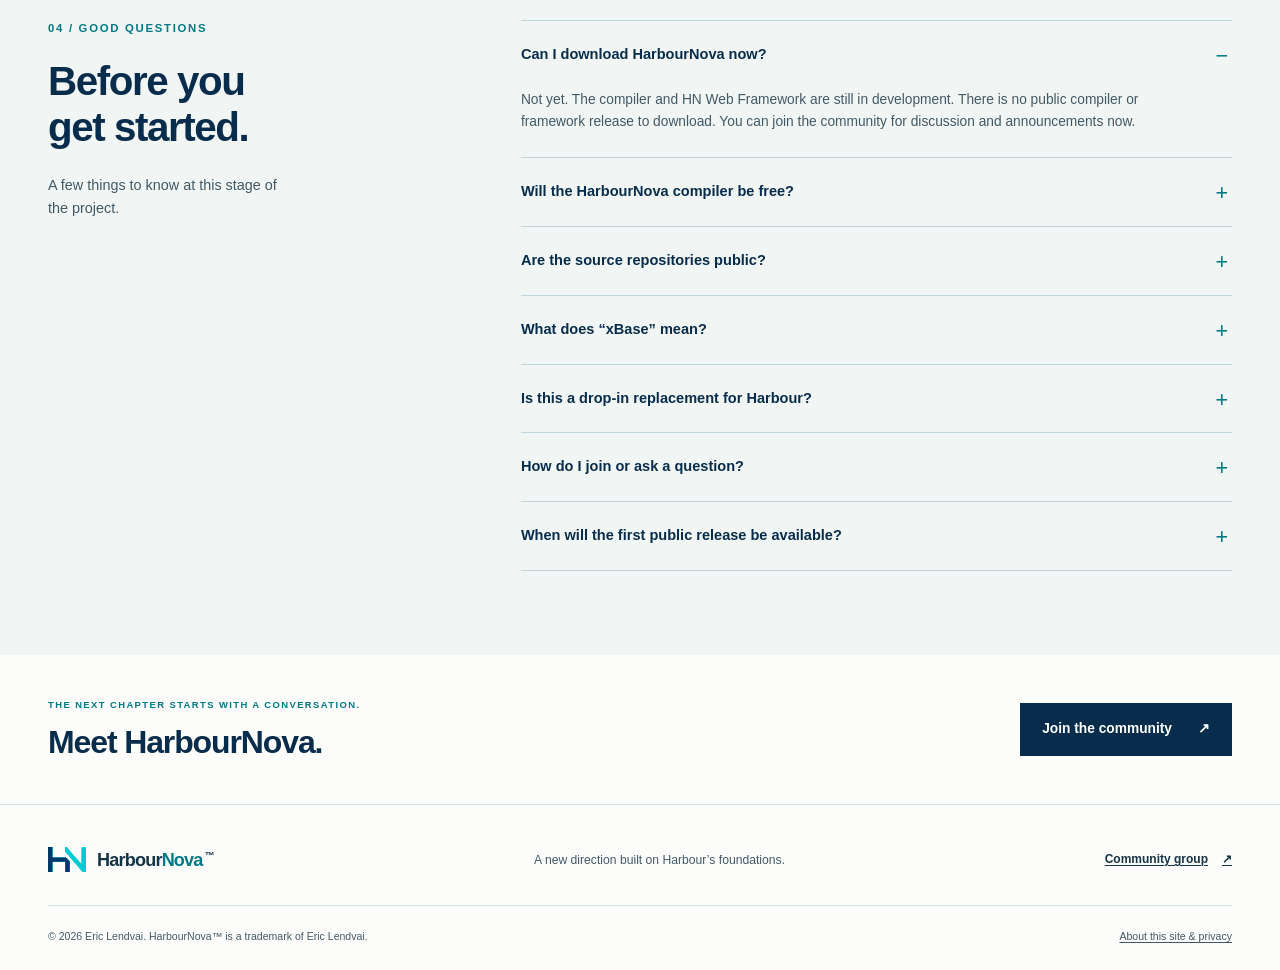
==== commit d25252ac: "Update" ====
--- a/index.html
+++ b/index.html
@@ -39,7 +39,7 @@
         <a href="index.html#about">About</a>
         <a href="index.html#development">Development</a>
         <a href="index.html#questions">Questions</a>
-        <a class="nav-community" href="https://groups.google.com/g/harbournova-users">Join the community <span aria-hidden="true">↗</span></a>
+        <a class="nav-community" href="https://groups.google.com/g/harbournova-users" target="_blank" rel="noopener noreferrer">Join the community <span aria-hidden="true">↗</span></a>
       </nav>
     </div>
   </header>
@@ -53,9 +53,10 @@
           <p class="hero-lead">Built on Harbour’s foundations.<br>Designed to move forward.</p>
           <p class="hero-description">HarbourNova is a programming language and compiler project building on Harbour’s foundations within the xBase family of languages. The compiler is being developed for free public distribution.</p>
           <div class="actions">
-            <a class="button button-primary" href="https://groups.google.com/g/harbournova-users">Join the community <span aria-hidden="true">↗</span></a>
-            <a class="text-link" href="https://groups.google.com/g/harbour-users/c/l5xDg-FEUDo">Read the introduction <span aria-hidden="true">↗</span></a>
+            <a class="button button-primary" href="https://groups.google.com/g/harbournova-users" target="_blank" rel="noopener noreferrer">Join the community <span aria-hidden="true">↗</span></a>
+            <a class="text-link" href="https://groups.google.com/g/harbour-users/c/l5xDg-FEUDo" target="_blank" rel="noopener noreferrer">Read the introduction <span aria-hidden="true">↗</span></a>
           </div>
+          <p class="repository-link"><a class="text-link" href="https://github.com/harbournova/harbournova" target="_blank" rel="noopener noreferrer">Design documents &amp; future downloads <span aria-hidden="true">↗</span></a></p>
           <p class="release-note"><span class="status-dot" aria-hidden="true"></span>In development. No public compiler download yet.</p>
         </div>
         <figure class="hero-art">
@@ -69,7 +70,7 @@
 
     <div class="status-band" aria-label="Project at a glance">
       <div class="container status-grid">
-        <div><span class="status-label">JOIN NOW</span><p>Community discussion</p></div>
+        <div><a class="status-label" href="https://groups.google.com/g/harbournova-users" target="_blank" rel="noopener noreferrer">JOIN NOW <span aria-hidden="true">↗</span></a><p>Community discussion</p></div>
         <div><span class="status-label">IN DEVELOPMENT</span><p>Compiler &amp; web framework</p></div>
         <div><span class="status-label">PLANNED</span><p>Free compiler distribution</p></div>
       </div>
@@ -96,21 +97,21 @@
           <article class="project-card">
             <div class="card-top"><span class="card-category">LANGUAGE &amp; TOOLING</span><span class="state-tag">In development</span></div>
             <h3>HarbourNova compiler</h3><p>The compiler, runtime, and development tools for the HarbourNova programming language: the foundation for writing and building HN applications.</p>
-            <div class="card-bottom"><span>Repository currently private</span><a href="#questions" aria-label="Read questions about the HarbourNova core release">Release questions <span aria-hidden="true">↓</span></a></div>
+            <div class="card-bottom"><span>Core development repository currently private</span><a href="#questions" aria-label="Read questions about the HarbourNova core release">Release questions <span aria-hidden="true">↓</span></a></div>
           </article>
           <article class="project-card">
             <div class="card-top"><span class="card-category">APPLICATION DEVELOPMENT</span><span class="state-tag">In development</span></div>
             <h3>HN Web Framework</h3><p>A companion framework being developed for building web applications with HarbourNova. More detail will be shared as the project progresses.</p>
-            <div class="card-bottom"><span>Repository currently private</span><a href="https://groups.google.com/g/harbournova-users" aria-label="Follow HN Web Framework discussion in the community group">Follow the discussion <span aria-hidden="true">↗</span></a></div>
+            <div class="card-bottom"><span>Repository currently private</span><a href="https://groups.google.com/g/harbournova-users" aria-label="Follow HN Web Framework discussion in the community group" target="_blank" rel="noopener noreferrer">Follow the discussion <span aria-hidden="true">↗</span></a></div>
           </article>
         </div>
-        <div class="development-note"><p><strong>Planned compiler distribution:</strong> A public HN distribution repository with versioned downloads, documentation, and license information. These release resources are not available yet.</p><p>The core and HN Web Framework development repositories remain private. Release availability will be announced here and in the community group.</p></div>
+        <div class="development-note"><p><strong>Design documents &amp; future downloads:</strong> Explore the HN design documents in the <a href="https://github.com/harbournova/harbournova" target="_blank" rel="noopener noreferrer">public HarbourNova repository on GitHub</a>. This repository will also host future HN releases, with versioned downloads, documentation, and license information. Compiler downloads are not available yet.</p><p>The core and HN Web Framework development repositories remain private. Release availability will be announced here and in the community group.</p></div>
       </div>
     </section>
 
     <section id="community" class="section community-section" aria-labelledby="community-title">
       <div class="container community-layout">
-        <div><p class="eyebrow">03 / THE COMMUNITY</p><h2 id="community-title">Bring your questions.<br>Help shape what’s next.</h2><p class="community-lead">You do not need to wait for the compiler to be released to take part in the conversation.</p><a class="button button-light" href="https://groups.google.com/g/harbournova-users">Visit the HarbourNova users group <span aria-hidden="true">↗</span></a><p class="join-note">Hosted on Google Groups. Open the group and follow its membership prompts; Google may ask you to sign in.</p></div>
+        <div><p class="eyebrow">03 / THE COMMUNITY</p><h2 id="community-title">Bring your questions.<br>Help shape what’s next.</h2><p class="community-lead">You do not need to wait for the compiler to be released to take part in the conversation.</p><a class="button button-light" href="https://groups.google.com/g/harbournova-users" target="_blank" rel="noopener noreferrer">Visit the HarbourNova users group <span aria-hidden="true">↗</span></a><p class="join-note">Hosted on Google Groups. Open the group and follow its membership prompts; Google may ask you to sign in.</p></div>
         <div class="conversation-topics"><h3>A place to discuss</h3><div><span aria-hidden="true">01</span><p>Language ideas and practical development needs.</p></div><div><span aria-hidden="true">02</span><p>Experiences with Harbour, other languages in the xBase family, and application development.</p></div><div><span aria-hidden="true">03</span><p>Project announcements, questions, and constructive feedback.</p></div><p class="community-footnote">Joining the group is for discussion and announcements. It does not grant access to the private repositories or an unreleased compiler.</p></div>
       </div>
     </section>
@@ -119,8 +120,8 @@
       <div class="container">
         <div class="section-heading heading-row"><div><p class="eyebrow">START HERE</p><h2 id="conversations-title">The conversation so far.</h2></div><p class="section-note">The original introduction and community invitation, shared with Harbour users.</p></div>
         <div class="reading-grid">
-          <a class="reading-card" href="https://groups.google.com/g/harbour-users/c/l5xDg-FEUDo"><span class="card-category">PROJECT INTRODUCTION</span><h3>Introducing HarbourNova — a new direction built on Harbour’s foundations</h3><span class="reading-footer">Read on Google Groups <span aria-hidden="true">↗</span></span></a>
-          <a class="reading-card" href="https://groups.google.com/g/harbour-users/c/x07DD1650ro"><span class="card-category">COMMUNITY INVITATION</span><h3>Join the HarbourNova conversation</h3><p>The invitation to the dedicated HarbourNova users group.</p><span class="reading-footer">Read on Google Groups <span aria-hidden="true">↗</span></span></a>
+          <a class="reading-card" href="https://groups.google.com/g/harbour-users/c/l5xDg-FEUDo" target="_blank" rel="noopener noreferrer"><span class="card-category">PROJECT INTRODUCTION</span><h3>Introducing HarbourNova — a new direction built on Harbour’s foundations</h3><span class="reading-footer">Read on Google Groups <span aria-hidden="true">↗</span></span></a>
+          <a class="reading-card" href="https://groups.google.com/g/harbour-users/c/x07DD1650ro" target="_blank" rel="noopener noreferrer"><span class="card-category">COMMUNITY INVITATION</span><h3>Join the HarbourNova conversation</h3><p>The invitation to the dedicated HarbourNova users group.</p><span class="reading-footer">Read on Google Groups <span aria-hidden="true">↗</span></span></a>
         </div>
       </div>
     </section>
@@ -131,16 +132,16 @@
         <div class="faq-list">
           <details open><summary>Can I download HarbourNova now?</summary><div class="faq-answer"><p>Not yet. The compiler and HN Web Framework are still in development. There is no public compiler or framework release to download. You can join the community for discussion and announcements now.</p></div></details>
           <details><summary>Will the HarbourNova compiler be free?</summary><div class="faq-answer"><p>Yes. The HarbourNova compiler is being developed for distribution free of charge. License terms and applicable notices will accompany the actual release. A public download is not available yet.</p></div></details>
-          <details><summary>Are the source repositories public?</summary><div class="faq-answer"><p>The core and HN Web Framework development repositories are currently private. A public HN distribution repository is planned when the compiler is ready for an initial release. Joining the Google Group does not grant access to private repositories.</p></div></details>
+          <details><summary>Are the source repositories public?</summary><div class="faq-answer"><p>The core and HN Web Framework development repositories are currently private. The <a href="https://github.com/harbournova/harbournova" target="_blank" rel="noopener noreferrer">public HarbourNova repository</a> is open now for design documents and will host future HN downloads. No public compiler release is available yet. Joining the Google Group does not grant access to private repositories.</p></div></details>
           <details id="xbase-meaning"><summary>What does “xBase” mean?</summary><div class="faq-answer"><p>Here, xBase refers to a family of related programming languages, including Harbour, Clipper, and FoxPro. It describes the language family, not a separate HarbourNova product or a promise of compatibility with every language in that family.</p></div></details>
           <details><summary>Is this a drop-in replacement for Harbour?</summary><div class="faq-answer"><p>No. HarbourNova builds on Harbour’s foundations but follows its own language and runtime direction. Existing Harbour code should not be assumed to compile or behave unchanged.</p></div></details>
-          <details><summary>How do I join or ask a question?</summary><div class="faq-answer"><p>Open the <a href="https://groups.google.com/g/harbournova-users">HarbourNova users group</a> and follow the membership prompts shown by Google Groups. Use the group for project questions, ideas, and feedback.</p></div></details>
+          <details><summary>How do I join or ask a question?</summary><div class="faq-answer"><p>Open the <a href="https://groups.google.com/g/harbournova-users" target="_blank" rel="noopener noreferrer">HarbourNova users group</a> and follow the membership prompts shown by Google Groups. Use the group for project questions, ideas, and feedback.</p></div></details>
           <details><summary>When will the first public release be available?</summary><div class="faq-answer"><p>No public release date has been announced. When a release is ready, this website and the community group will point to the distribution repository, versioned downloads, documentation, and license information.</p></div></details>
         </div>
       </div>
     </section>
     <section class="closing-section" aria-label="Join the community">
-      <div class="container closing-inner"><div><p class="eyebrow">THE NEXT CHAPTER STARTS WITH A CONVERSATION.</p><h2>Meet HarbourNova.</h2></div><a class="button button-primary" href="https://groups.google.com/g/harbournova-users">Join the community <span aria-hidden="true">↗</span></a></div>
+      <div class="container closing-inner"><div><p class="eyebrow">THE NEXT CHAPTER STARTS WITH A CONVERSATION.</p><h2>Meet HarbourNova.</h2></div><a class="button button-primary" href="https://groups.google.com/g/harbournova-users" target="_blank" rel="noopener noreferrer">Join the community <span aria-hidden="true">↗</span></a></div>
     </section>
   </main>
   <footer class="site-footer">
@@ -150,7 +151,7 @@
         <span>Harbour<span class="brand-nova">Nova</span><sup>™</sup></span>
       </a>
       <p>A new direction built on Harbour’s foundations.</p>
-      <a class="text-link" href="https://groups.google.com/g/harbournova-users">Community group <span aria-hidden="true">↗</span></a>
+      <a class="text-link" href="https://groups.google.com/g/harbournova-users" target="_blank" rel="noopener noreferrer">Community group <span aria-hidden="true">↗</span></a>
     </div>
     <div class="container footer-bottom">
       <p>© 2026 Eric Lendvai. HarbourNova™ is a trademark of Eric Lendvai.</p>
--- a/assets/site.css
+++ b/assets/site.css
@@ -51,6 +51,7 @@
 .button-primary { background: var(--navy); color: white; border: 1px solid var(--navy); }
 .button-primary:hover { background: #0f4a6e; }
 .text-link { display: inline-flex; align-items: center; gap: 14px; font-size: .84rem; font-weight: 650; }
+.repository-link { margin-top: 18px; }
 .release-note { display: flex; gap: 9px; align-items: baseline; color: var(--body); font-size: .74rem; margin-top: 21px; }
 .status-dot { flex: 0 0 7px; height: 7px; border-radius: 50%; background: var(--teal); }
 .hero-art { position: relative; min-width: 0; padding: 2px 8px 0 19px; }
@@ -59,6 +60,8 @@
 .hero-art figcaption { display: flex; justify-content: space-between; align-items: center; gap: 12px; max-width: 460px; margin: 20px auto 0; font-size: .56rem; font-weight: 700; letter-spacing: .15em; color: #55717d; }
 .caption-line { flex: 1; height: 1px; background: #adcdd3; }
 .status-band { background: var(--navy); color: #fff; }
+.status-band a:hover { color: #fff; }
+.status-band a:focus-visible { outline-color: #b7fbff; }
 .status-grid { display: grid; grid-template-columns: 1fr 1fr 1fr; padding-block: 27px; }
 .status-grid > div { padding-left: 32px; border-left: 1px solid #35556d; }
 .status-grid > div:first-child { padding-left: 0; border-left: 0; }
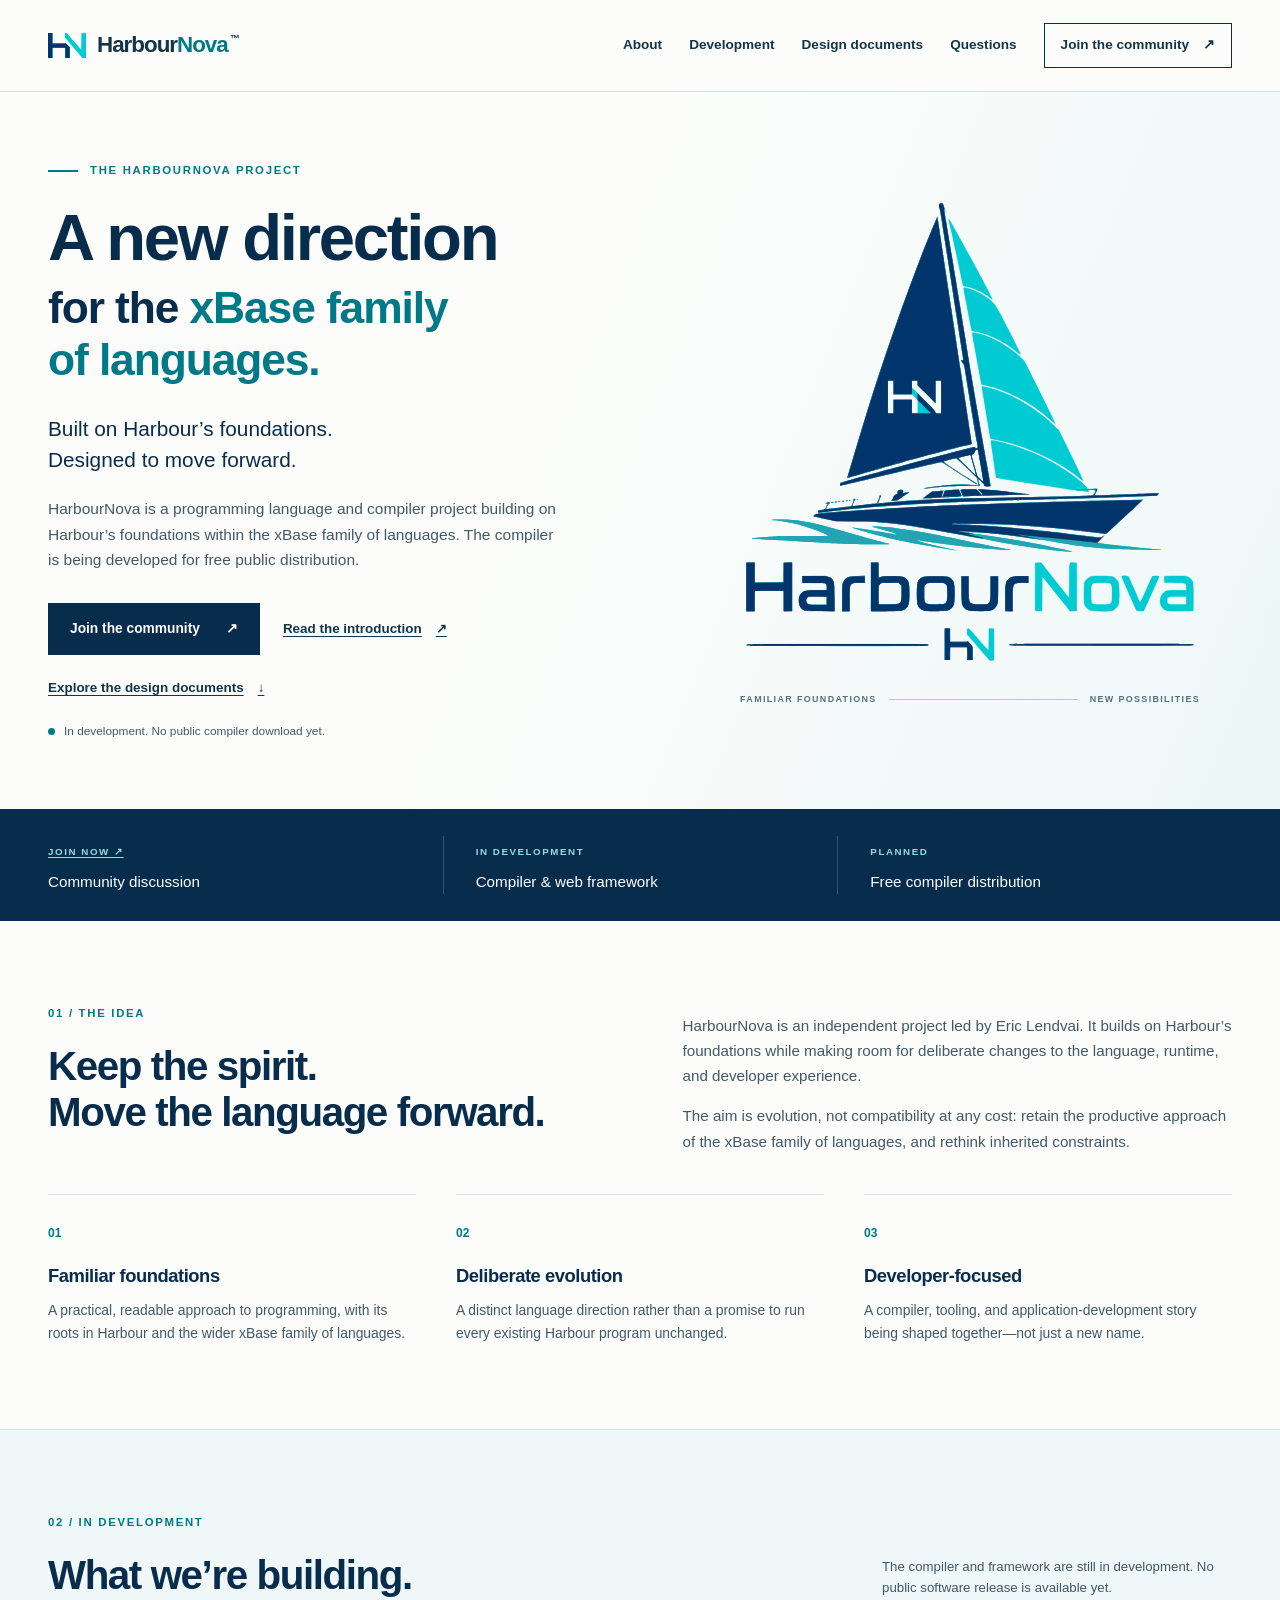
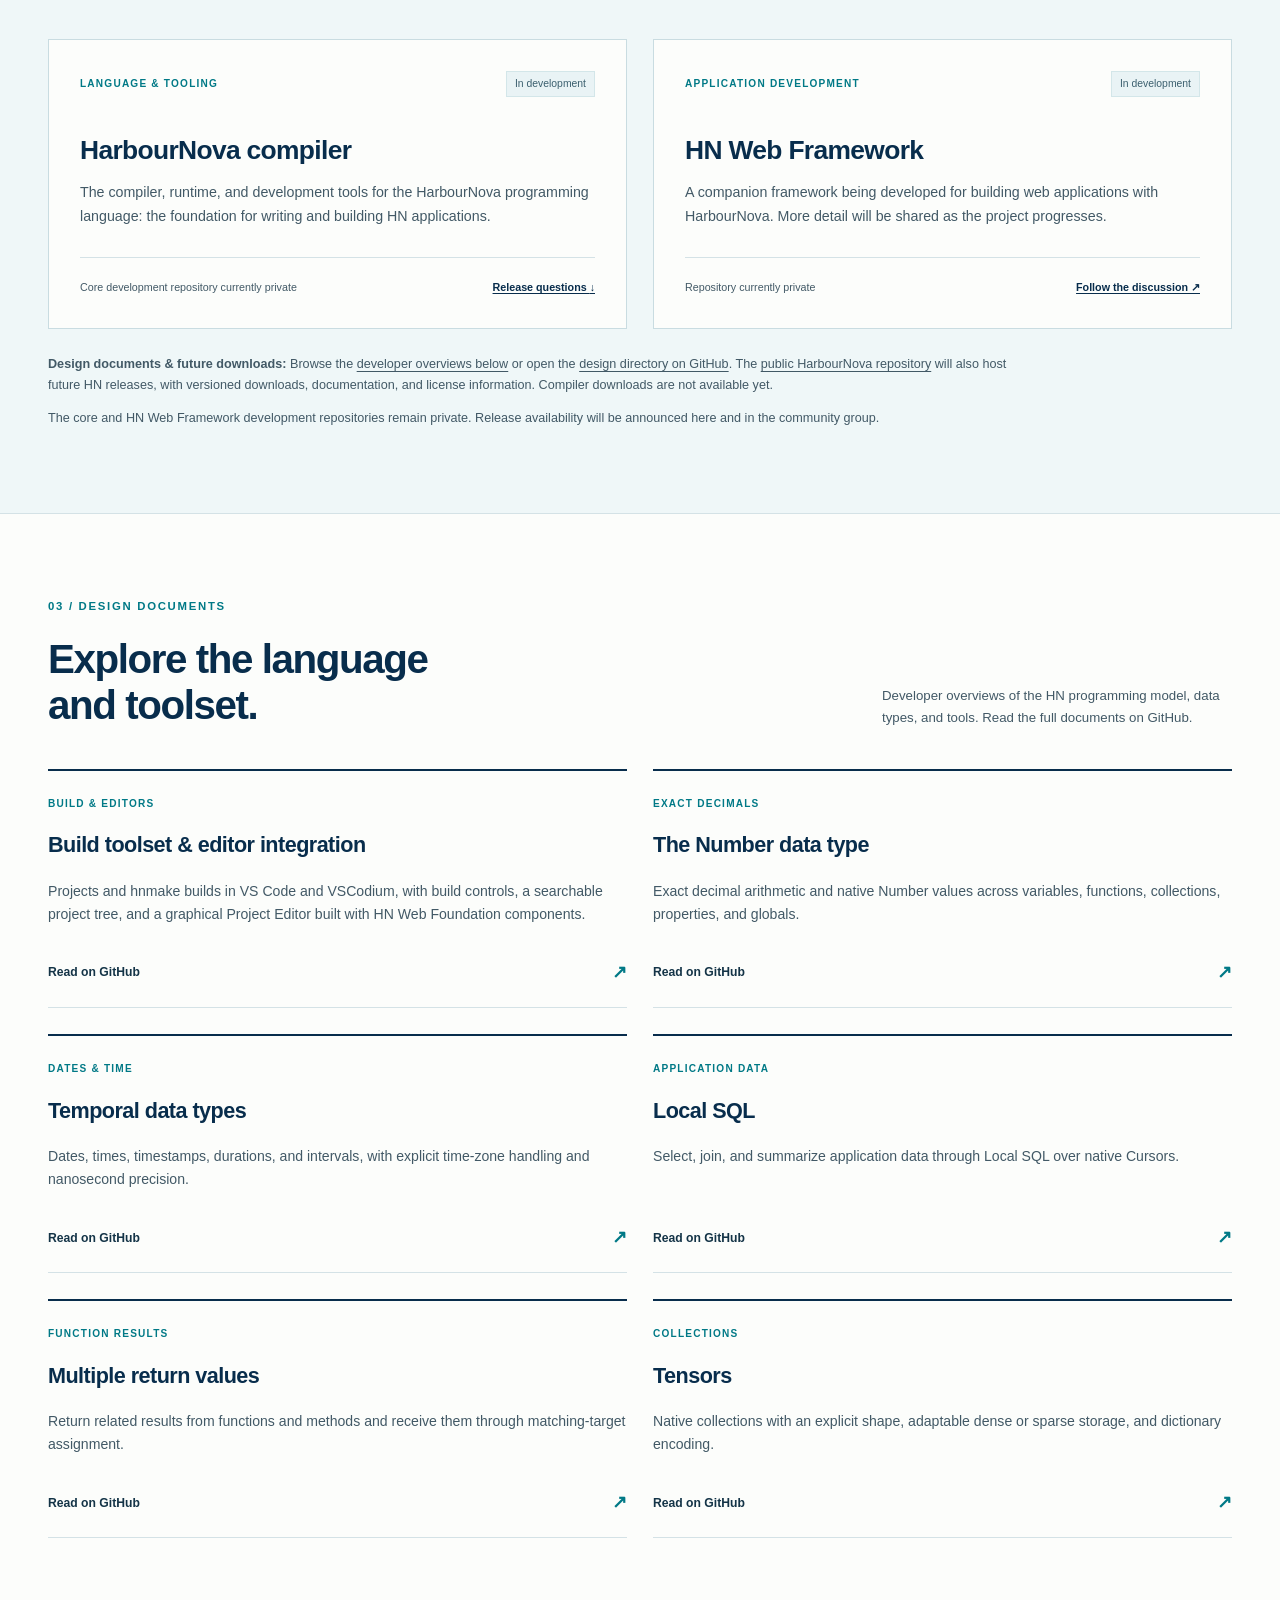
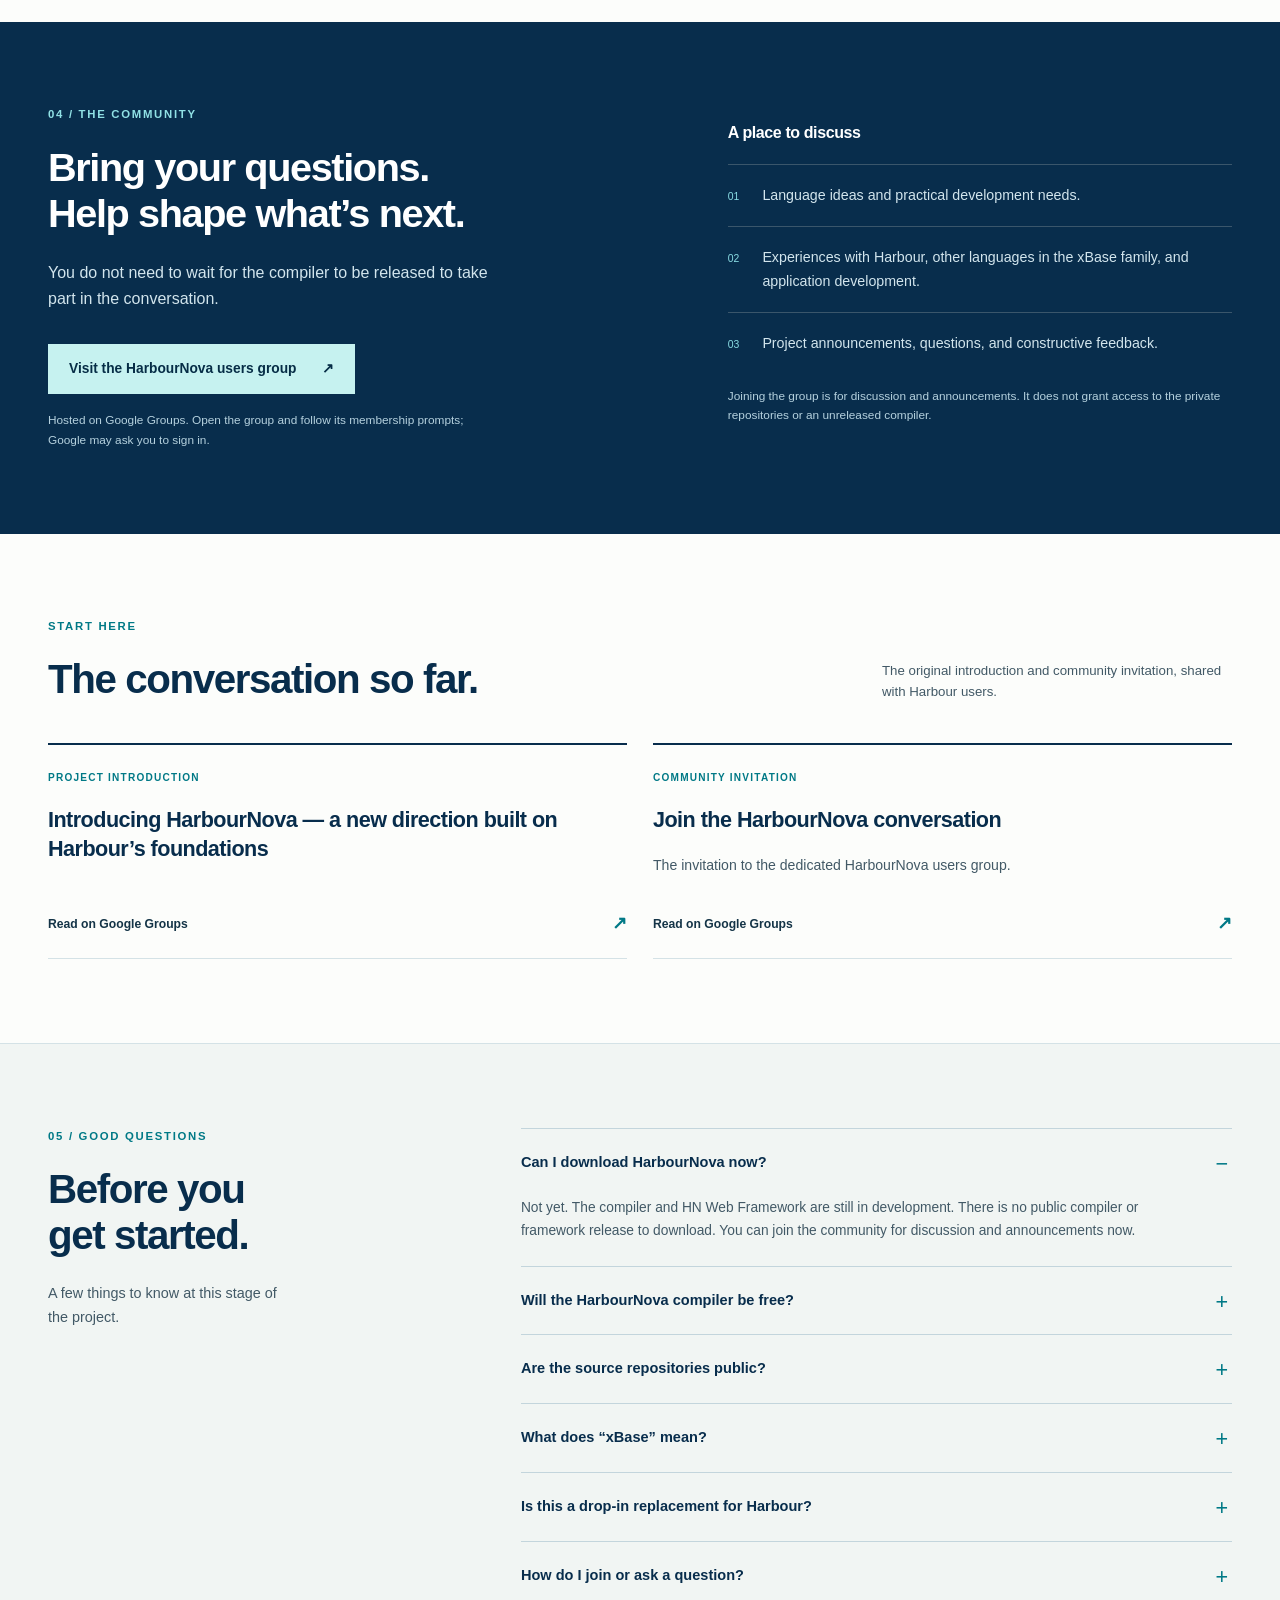
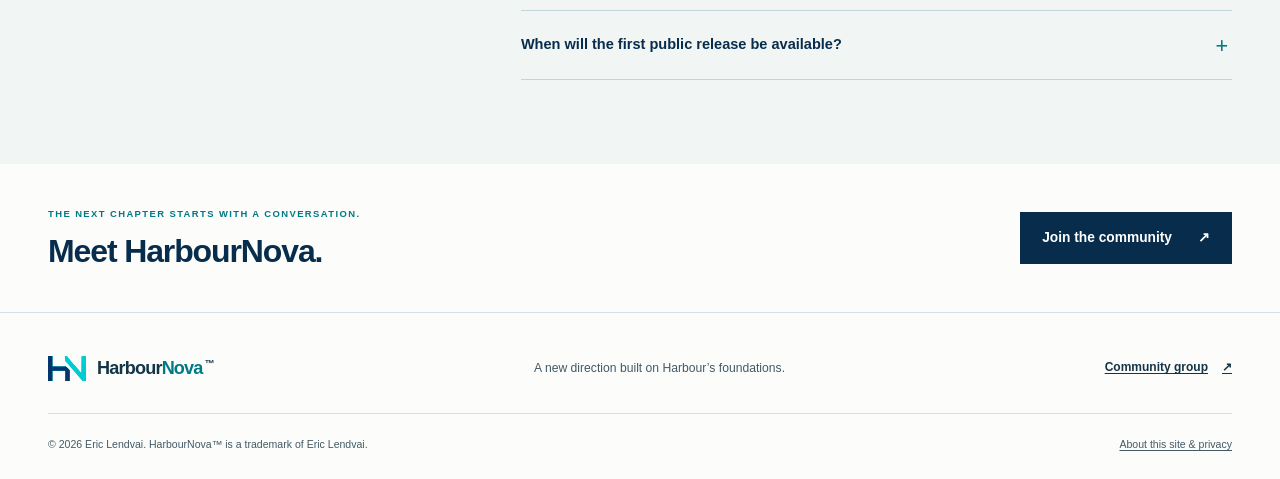
==== commit bad850ce: "Update" ====
--- a/index.html
+++ b/index.html
@@ -38,6 +38,7 @@
       <nav aria-label="Main navigation">
         <a href="index.html#about">About</a>
         <a href="index.html#development">Development</a>
+        <a href="index.html#design">Design documents</a>
         <a href="index.html#questions">Questions</a>
         <a class="nav-community" href="https://groups.google.com/g/harbournova-users" target="_blank" rel="noopener noreferrer">Join the community <span aria-hidden="true">↗</span></a>
       </nav>
@@ -56,7 +57,7 @@
             <a class="button button-primary" href="https://groups.google.com/g/harbournova-users" target="_blank" rel="noopener noreferrer">Join the community <span aria-hidden="true">↗</span></a>
             <a class="text-link" href="https://groups.google.com/g/harbour-users/c/l5xDg-FEUDo" target="_blank" rel="noopener noreferrer">Read the introduction <span aria-hidden="true">↗</span></a>
           </div>
-          <p class="repository-link"><a class="text-link" href="https://github.com/harbournova/harbournova" target="_blank" rel="noopener noreferrer">Design documents &amp; future downloads <span aria-hidden="true">↗</span></a></p>
+          <p class="repository-link"><a class="text-link" href="#design">Explore the design documents <span aria-hidden="true">↓</span></a></p>
           <p class="release-note"><span class="status-dot" aria-hidden="true"></span>In development. No public compiler download yet.</p>
         </div>
         <figure class="hero-art">
@@ -105,13 +106,57 @@
             <div class="card-bottom"><span>Repository currently private</span><a href="https://groups.google.com/g/harbournova-users" aria-label="Follow HN Web Framework discussion in the community group" target="_blank" rel="noopener noreferrer">Follow the discussion <span aria-hidden="true">↗</span></a></div>
           </article>
         </div>
-        <div class="development-note"><p><strong>Design documents &amp; future downloads:</strong> Explore the HN design documents in the <a href="https://github.com/harbournova/harbournova" target="_blank" rel="noopener noreferrer">public HarbourNova repository on GitHub</a>. This repository will also host future HN releases, with versioned downloads, documentation, and license information. Compiler downloads are not available yet.</p><p>The core and HN Web Framework development repositories remain private. Release availability will be announced here and in the community group.</p></div>
+        <div class="development-note"><p><strong>Design documents &amp; future downloads:</strong> Browse the <a href="#design">developer overviews below</a> or open the <a href="https://github.com/harbournova/harbournova/tree/main/design" target="_blank" rel="noopener noreferrer">design directory on GitHub</a>. The <a href="https://github.com/harbournova/harbournova" target="_blank" rel="noopener noreferrer">public HarbourNova repository</a> will also host future HN releases, with versioned downloads, documentation, and license information. Compiler downloads are not available yet.</p><p>The core and HN Web Framework development repositories remain private. Release availability will be announced here and in the community group.</p></div>
+      </div>
+    </section>
+
+    <section id="design" class="section" aria-labelledby="design-title">
+      <div class="container">
+        <div class="section-heading heading-row"><div><p class="eyebrow">03 / DESIGN DOCUMENTS</p><h2 id="design-title">Explore the language<br>and toolset.</h2></div><p class="section-note">Developer overviews of the HN programming model, data types, and tools. Read the full documents on GitHub.</p></div>
+        <div class="reading-grid">
+          <a class="reading-card" href="https://github.com/harbournova/harbournova/blob/main/design/HarbourNova_Build_Toolset_Developer_Overview.md" target="_blank" rel="noopener noreferrer">
+            <span class="card-category">BUILD &amp; EDITORS</span>
+            <h3>Build toolset &amp; editor integration</h3>
+            <p>Projects and hnmake builds in VS Code and VSCodium, with build controls, a searchable project tree, and a graphical Project Editor built with HN Web Foundation components.</p>
+            <span class="reading-footer">Read on GitHub <span aria-hidden="true">↗</span></span>
+          </a>
+          <a class="reading-card" href="https://github.com/harbournova/harbournova/blob/main/design/HarbourNova_HN1_Number_Data_Type.md" target="_blank" rel="noopener noreferrer">
+            <span class="card-category">EXACT DECIMALS</span>
+            <h3>The Number data type</h3>
+            <p>Exact decimal arithmetic and native Number values across variables, functions, collections, properties, and globals.</p>
+            <span class="reading-footer">Read on GitHub <span aria-hidden="true">↗</span></span>
+          </a>
+          <a class="reading-card" href="https://github.com/harbournova/harbournova/blob/main/design/HarbourNova_HN1_Temporal_Data_Types_Developer_Overview.md" target="_blank" rel="noopener noreferrer">
+            <span class="card-category">DATES &amp; TIME</span>
+            <h3>Temporal data types</h3>
+            <p>Dates, times, timestamps, durations, and intervals, with explicit time-zone handling and nanosecond precision.</p>
+            <span class="reading-footer">Read on GitHub <span aria-hidden="true">↗</span></span>
+          </a>
+          <a class="reading-card" href="https://github.com/harbournova/harbournova/blob/main/design/HarbourNova_Local_SQL_Developer_Overview.md" target="_blank" rel="noopener noreferrer">
+            <span class="card-category">APPLICATION DATA</span>
+            <h3>Local SQL</h3>
+            <p>Select, join, and summarize application data through Local SQL over native Cursors.</p>
+            <span class="reading-footer">Read on GitHub <span aria-hidden="true">↗</span></span>
+          </a>
+          <a class="reading-card" href="https://github.com/harbournova/harbournova/blob/main/design/HarbourNova_Multiple_Returns_Developer_Overview.md" target="_blank" rel="noopener noreferrer">
+            <span class="card-category">FUNCTION RESULTS</span>
+            <h3>Multiple return values</h3>
+            <p>Return related results from functions and methods and receive them through matching-target assignment.</p>
+            <span class="reading-footer">Read on GitHub <span aria-hidden="true">↗</span></span>
+          </a>
+          <a class="reading-card" href="https://github.com/harbournova/harbournova/blob/main/design/HarbourNova_Tensors_HN1_Developer_Article.md" target="_blank" rel="noopener noreferrer">
+            <span class="card-category">COLLECTIONS</span>
+            <h3>Tensors</h3>
+            <p>Native collections with an explicit shape, adaptable dense or sparse storage, and dictionary encoding.</p>
+            <span class="reading-footer">Read on GitHub <span aria-hidden="true">↗</span></span>
+          </a>
+        </div>
       </div>
     </section>
 
     <section id="community" class="section community-section" aria-labelledby="community-title">
       <div class="container community-layout">
-        <div><p class="eyebrow">03 / THE COMMUNITY</p><h2 id="community-title">Bring your questions.<br>Help shape what’s next.</h2><p class="community-lead">You do not need to wait for the compiler to be released to take part in the conversation.</p><a class="button button-light" href="https://groups.google.com/g/harbournova-users" target="_blank" rel="noopener noreferrer">Visit the HarbourNova users group <span aria-hidden="true">↗</span></a><p class="join-note">Hosted on Google Groups. Open the group and follow its membership prompts; Google may ask you to sign in.</p></div>
+        <div><p class="eyebrow">04 / THE COMMUNITY</p><h2 id="community-title">Bring your questions.<br>Help shape what’s next.</h2><p class="community-lead">You do not need to wait for the compiler to be released to take part in the conversation.</p><a class="button button-light" href="https://groups.google.com/g/harbournova-users" target="_blank" rel="noopener noreferrer">Visit the HarbourNova users group <span aria-hidden="true">↗</span></a><p class="join-note">Hosted on Google Groups. Open the group and follow its membership prompts; Google may ask you to sign in.</p></div>
         <div class="conversation-topics"><h3>A place to discuss</h3><div><span aria-hidden="true">01</span><p>Language ideas and practical development needs.</p></div><div><span aria-hidden="true">02</span><p>Experiences with Harbour, other languages in the xBase family, and application development.</p></div><div><span aria-hidden="true">03</span><p>Project announcements, questions, and constructive feedback.</p></div><p class="community-footnote">Joining the group is for discussion and announcements. It does not grant access to the private repositories or an unreleased compiler.</p></div>
       </div>
     </section>
@@ -128,7 +173,7 @@
 
     <section id="questions" class="section faq-section" aria-labelledby="questions-title">
       <div class="container faq-layout">
-        <div><p class="eyebrow">04 / GOOD QUESTIONS</p><h2 id="questions-title">Before you<br>get started.</h2><p class="faq-intro">A few things to know at this stage of the project.</p></div>
+        <div><p class="eyebrow">05 / GOOD QUESTIONS</p><h2 id="questions-title">Before you<br>get started.</h2><p class="faq-intro">A few things to know at this stage of the project.</p></div>
         <div class="faq-list">
           <details open><summary>Can I download HarbourNova now?</summary><div class="faq-answer"><p>Not yet. The compiler and HN Web Framework are still in development. There is no public compiler or framework release to download. You can join the community for discussion and announcements now.</p></div></details>
           <details><summary>Will the HarbourNova compiler be free?</summary><div class="faq-answer"><p>Yes. The HarbourNova compiler is being developed for distribution free of charge. License terms and applicable notices will accompany the actual release. A public download is not available yet.</p></div></details>
